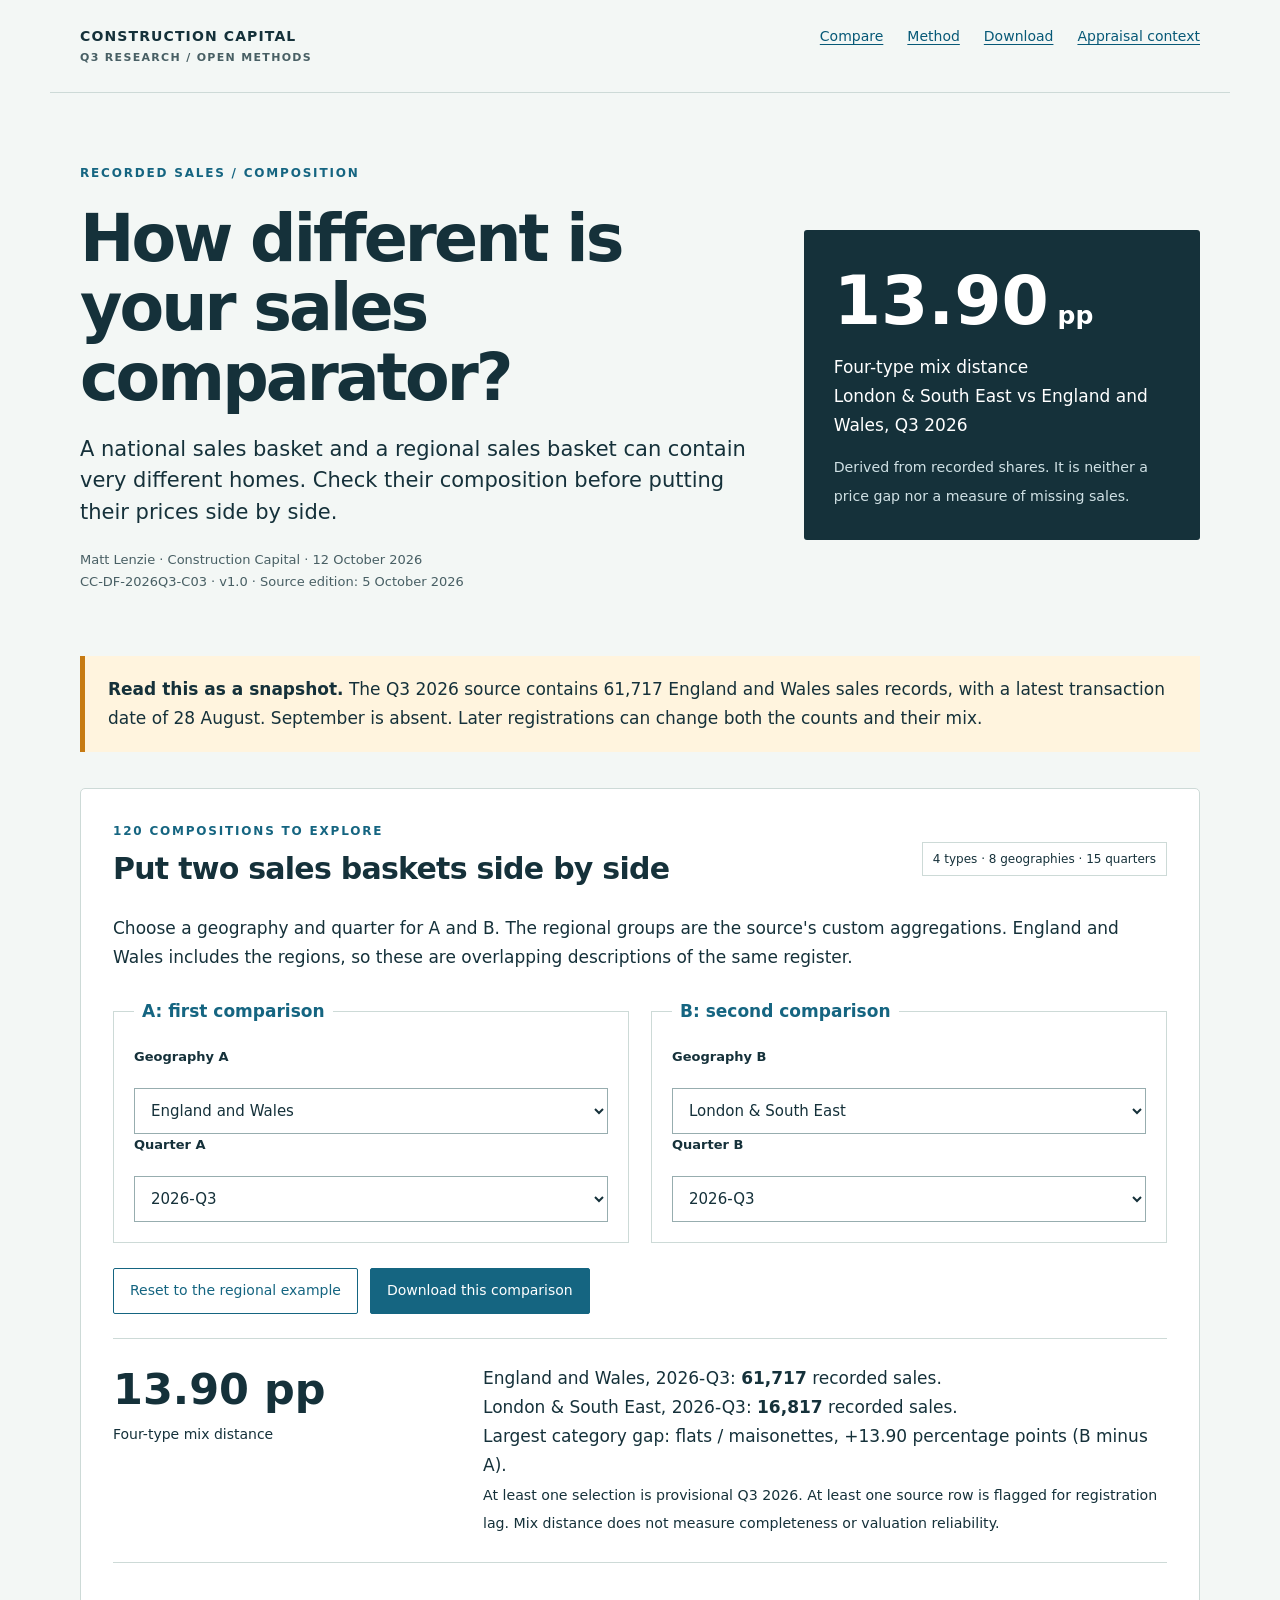
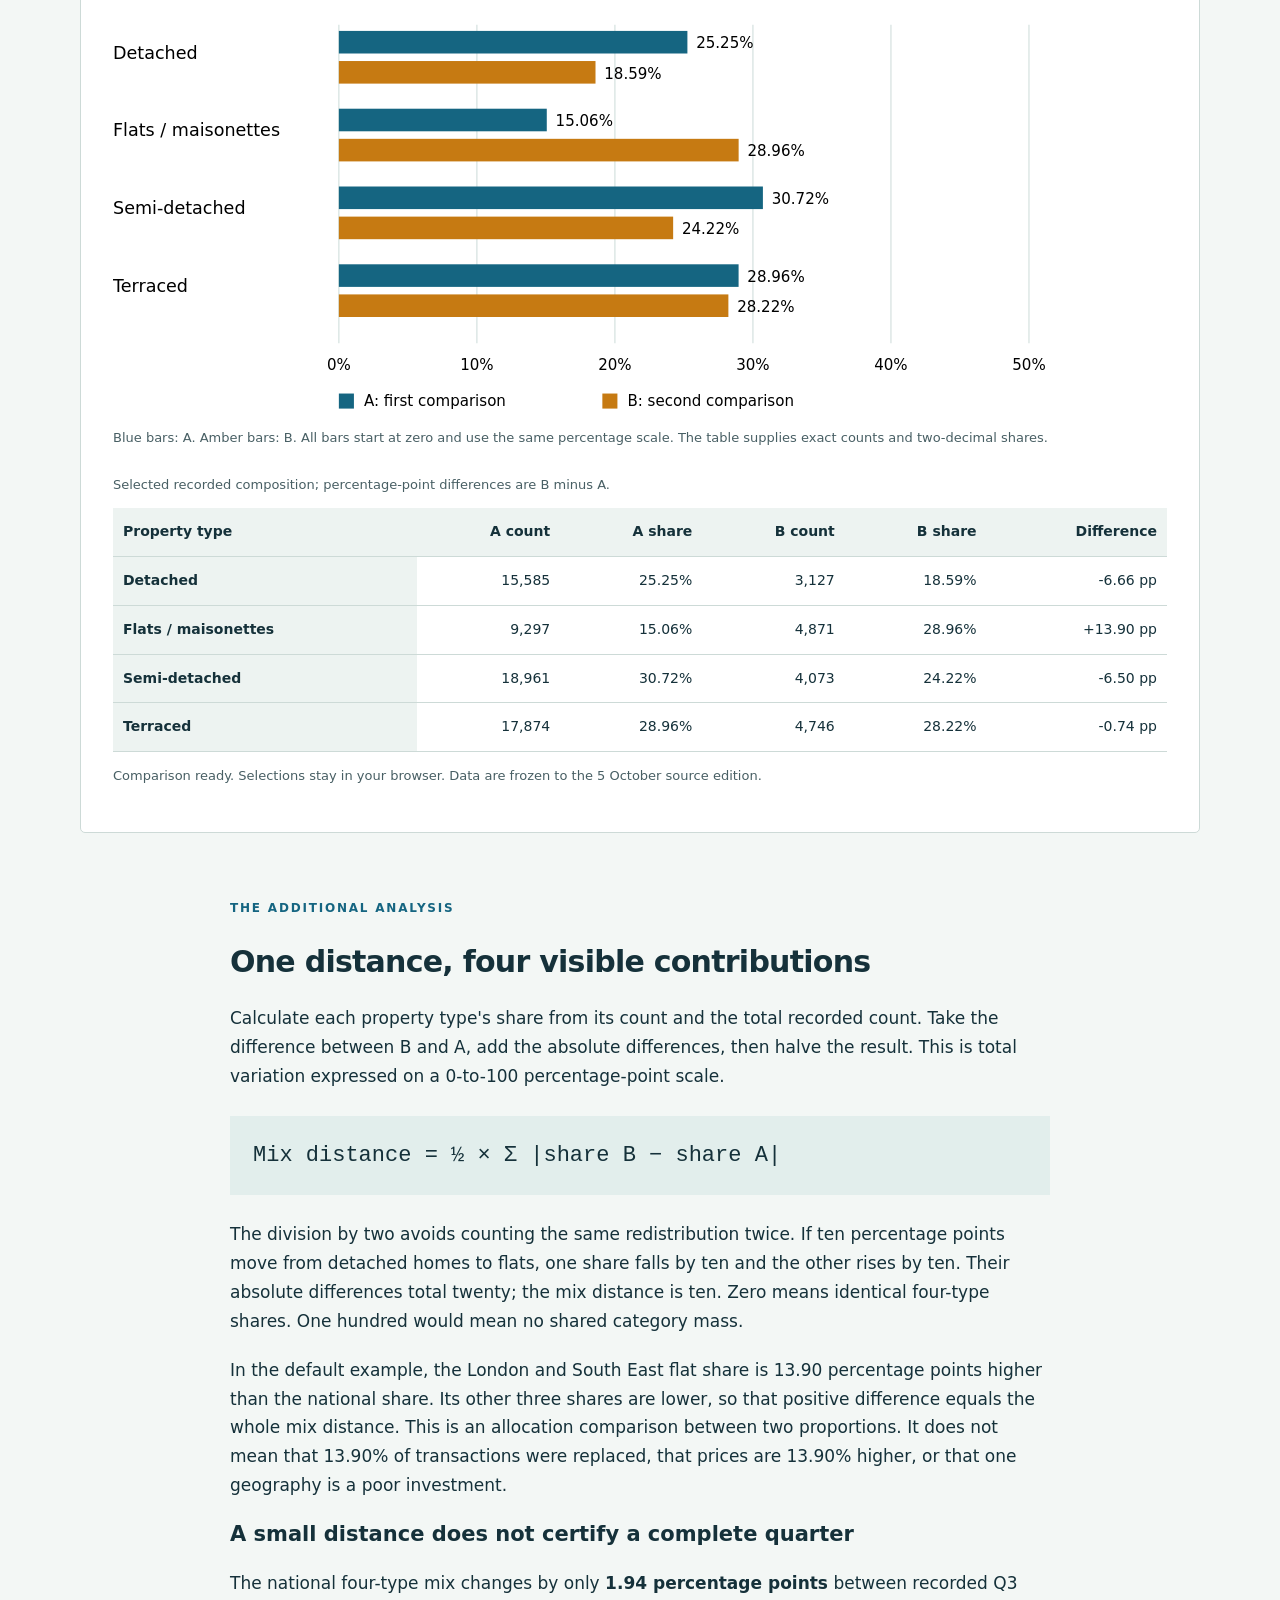
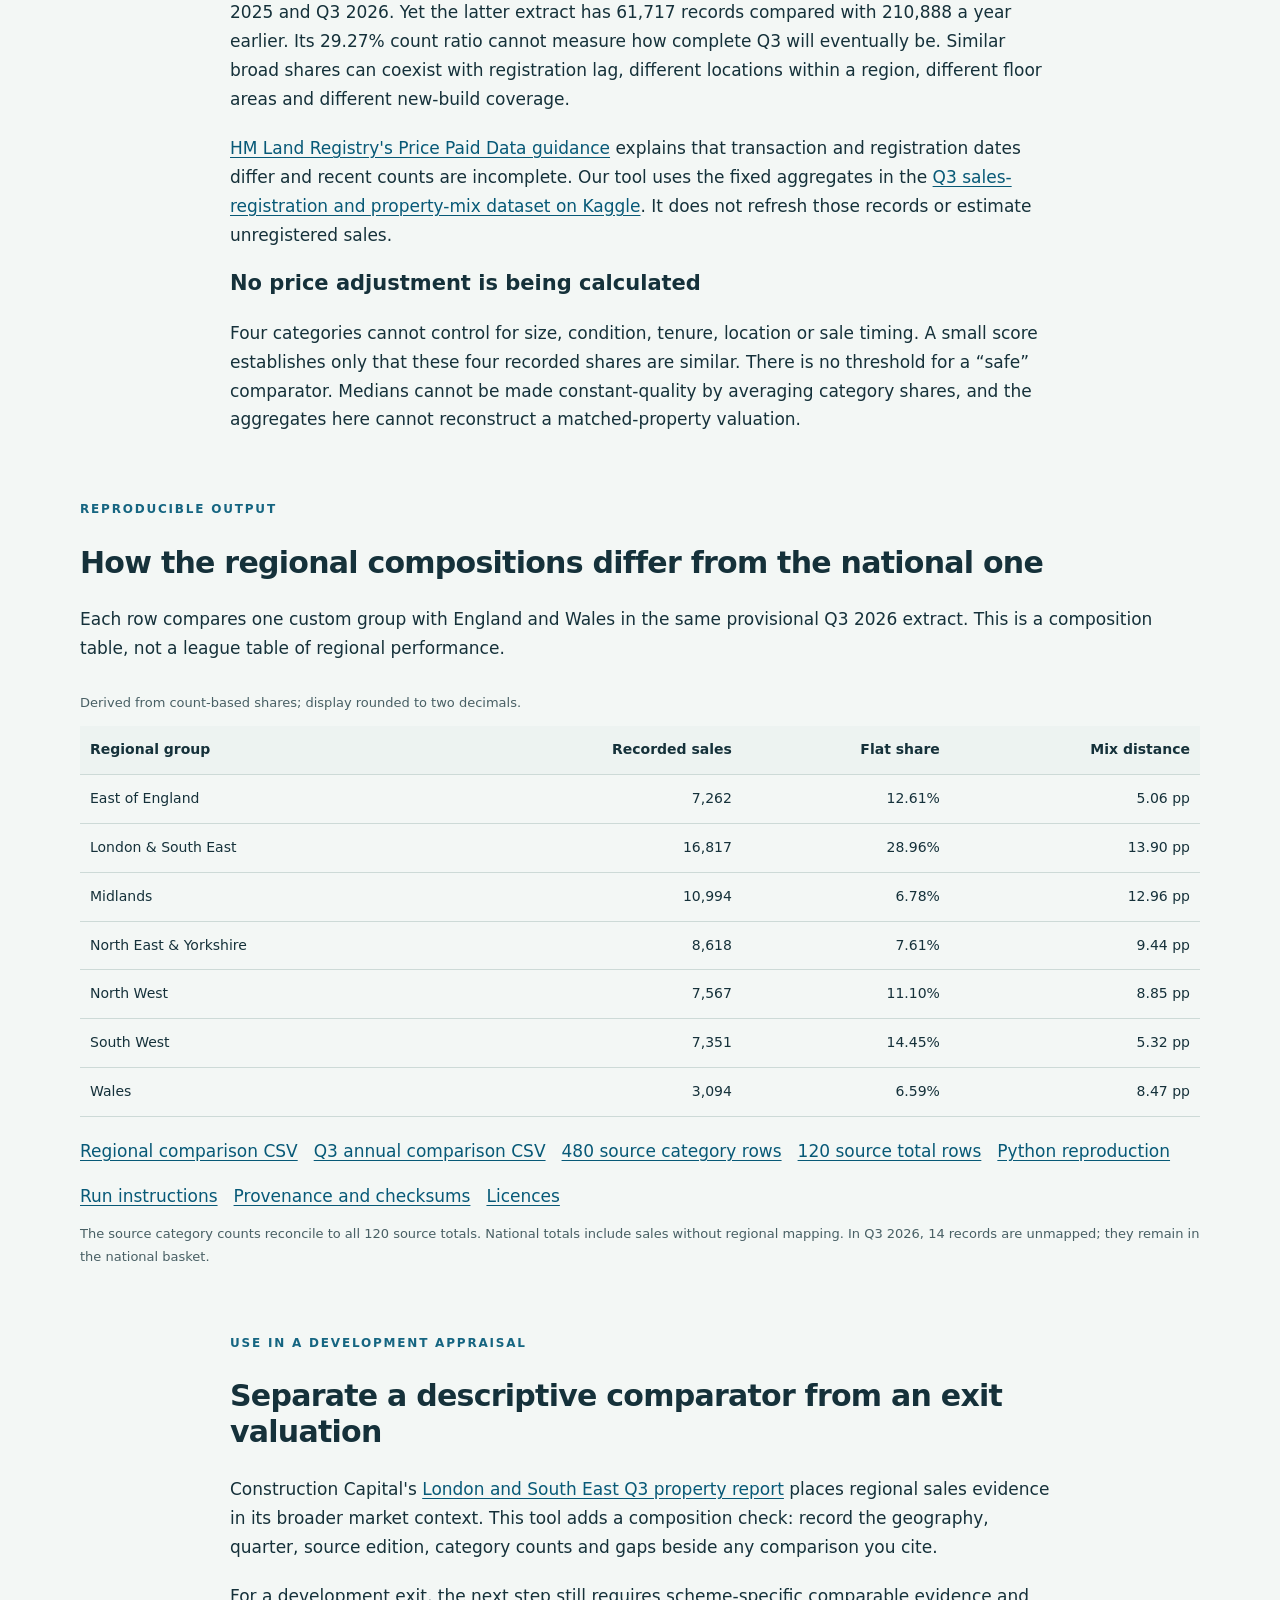
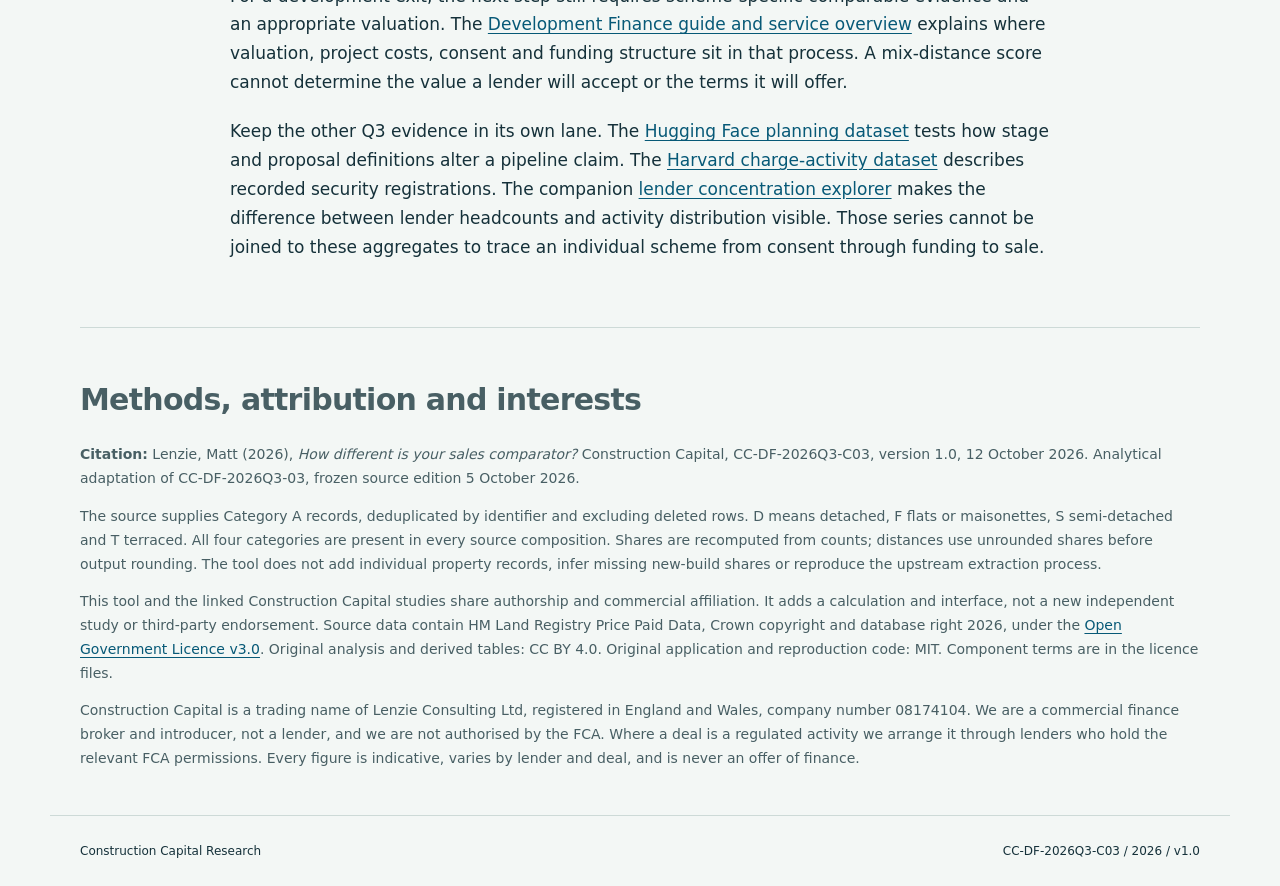
==== index.html @ c2c65c91 "Publish reproducible Q3 recorded-sales composition tool" ====
<!doctype html><html lang="en-GB"><head><meta charset="utf-8"><meta name="viewport" content="width=device-width,initial-scale=1"><title>How different is your sales comparator? | Construction Capital Q3 research</title><meta name="description" content="Compare recorded property-type mix across eight geographies and 15 quarters. A reproducible Q3 2026 research tool with source counts, mix distances and Development Finance context."><meta property="og:title" content="How different is your sales comparator?"><meta property="og:description" content="A property-type mix comparison tool for reading Q3 sales evidence."><meta property="og:type" content="article"><meta name="robots" content="noindex"><link rel="stylesheet" href="style.css"><script src="app.js" defer></script></head><body><a class="skip" href="#main">Skip to analysis</a><header><div class="brand">CONSTRUCTION CAPITAL<span>Q3 RESEARCH / OPEN METHODS</span></div><nav aria-label="Sections"><a href="#compare">Compare</a><a href="#method">Method</a><a href="#data">Download</a><a href="#appraisal">Appraisal context</a></nav></header><main id="main">
<section class="hero"><div><div class="kicker">RECORDED SALES / COMPOSITION</div><h1>How different is your sales comparator?</h1><p class="standfirst">A national sales basket and a regional sales basket can contain very different homes. Check their composition before putting their prices side by side.</p><p class="meta">Matt Lenzie · Construction Capital · 12 October 2026<br>CC-DF-2026Q3-C03 · v1.0 · Source edition: 5 October 2026</p></div><aside class="hero-stat"><strong>13.90<span style="font-size:25px"> pp</span></strong><p>Four-type mix distance<br>London &amp; South East vs England and Wales, Q3 2026</p><p><small>Derived from recorded shares. It is neither a price gap nor a measure of missing sales.</small></p></aside></section>
<div class="notice"><strong>Read this as a snapshot.</strong> The Q3 2026 source contains 61,717 England and Wales sales records, with a latest transaction date of 28 August. September is absent. Later registrations can change both the counts and their mix.</div>
<section id="compare" class="tool"><div class="section-title"><div><div class="kicker">120 COMPOSITIONS TO EXPLORE</div><h2>Put two sales baskets side by side</h2></div><span class="tag">4 types · 8 geographies · 15 quarters</span></div><p>Choose a geography and quarter for A and B. The regional groups are the source's custom aggregations. England and Wales includes the regions, so these are overlapping descriptions of the same register.</p><div class="controls"><fieldset><legend>A: first comparison</legend><label for="geo-a">Geography A</label><select id="geo-a"><option value="England and Wales" selected>England and Wales</option><option value="East of England">East of England</option><option value="London &amp; South East">London &amp; South East</option><option value="Midlands">Midlands</option><option value="North East &amp; Yorkshire">North East &amp; Yorkshire</option><option value="North West">North West</option><option value="South West">South West</option><option value="Wales">Wales</option></select><label for="quarter-a">Quarter A</label><select id="quarter-a"><option value="2023-Q1">2023-Q1</option><option value="2023-Q2">2023-Q2</option><option value="2023-Q3">2023-Q3</option><option value="2023-Q4">2023-Q4</option><option value="2024-Q1">2024-Q1</option><option value="2024-Q2">2024-Q2</option><option value="2024-Q3">2024-Q3</option><option value="2024-Q4">2024-Q4</option><option value="2025-Q1">2025-Q1</option><option value="2025-Q2">2025-Q2</option><option value="2025-Q3">2025-Q3</option><option value="2025-Q4">2025-Q4</option><option value="2026-Q1">2026-Q1</option><option value="2026-Q2">2026-Q2</option><option value="2026-Q3" selected>2026-Q3</option></select></fieldset><fieldset><legend>B: second comparison</legend><label for="geo-b">Geography B</label><select id="geo-b"><option value="England and Wales">England and Wales</option><option value="East of England">East of England</option><option value="London &amp; South East" selected>London &amp; South East</option><option value="Midlands">Midlands</option><option value="North East &amp; Yorkshire">North East &amp; Yorkshire</option><option value="North West">North West</option><option value="South West">South West</option><option value="Wales">Wales</option></select><label for="quarter-b">Quarter B</label><select id="quarter-b"><option value="2023-Q1">2023-Q1</option><option value="2023-Q2">2023-Q2</option><option value="2023-Q3">2023-Q3</option><option value="2023-Q4">2023-Q4</option><option value="2024-Q1">2024-Q1</option><option value="2024-Q2">2024-Q2</option><option value="2024-Q3">2024-Q3</option><option value="2024-Q4">2024-Q4</option><option value="2025-Q1">2025-Q1</option><option value="2025-Q2">2025-Q2</option><option value="2025-Q3">2025-Q3</option><option value="2025-Q4">2025-Q4</option><option value="2026-Q1">2026-Q1</option><option value="2026-Q2">2026-Q2</option><option value="2026-Q3" selected>2026-Q3</option></select></fieldset></div><div class="actions"><button type="button" id="reset" class="secondary">Reset to the regional example</button><button type="button" id="download" disabled>Download this comparison</button></div><div id="answer" class="answer" aria-live="polite"><div class="score">13.90 pp<span>Four-type mix distance</span></div><p>England and Wales, Q3 2026: <strong>61,717</strong> recorded sales.<br>London &amp; South East, Q3 2026: <strong>16,817</strong> recorded sales.<br>Flats / maisonettes: 15.06% versus 28.96%. Q3 2026 remains provisional.</p></div><div id="chart" class="chart"></div><p class="caption">Blue bars: A. Amber bars: B. All bars start at zero and use the same percentage scale. The table supplies exact counts and two-decimal shares.</p><div class="table-wrap" tabindex="0" role="region" aria-label="Selected comparison table, scroll horizontally"><table><caption>Selected recorded composition; percentage-point differences are B minus A.</caption><thead><tr><th scope="col">Property type</th><th scope="col">A count</th><th scope="col">A share</th><th scope="col">B count</th><th scope="col">B share</th><th scope="col">Difference</th></tr></thead><tbody id="comparison-body"><tr><th scope="row">Detached</th><td>15,585</td><td>25.25%</td><td>3,127</td><td>18.59%</td><td>-6.66 pp</td></tr><tr><th scope="row">Flats / maisonettes</th><td>9,297</td><td>15.06%</td><td>4,871</td><td>28.96%</td><td>+13.90 pp</td></tr><tr><th scope="row">Semi-detached</th><td>18,961</td><td>30.72%</td><td>4,073</td><td>24.22%</td><td>-6.50 pp</td></tr><tr><th scope="row">Terraced</th><td>17,874</td><td>28.96%</td><td>4,746</td><td>28.22%</td><td>-0.74 pp</td></tr></tbody></table></div><p id="load-status" class="caption">All source and summary data are available below.</p><noscript><p>JavaScript enables the selectors. The default comparison, full method, summary tables and source downloads remain readable without it.</p></noscript></section>
<section class="essay" id="method"><div class="kicker">THE ADDITIONAL ANALYSIS</div><h2>One distance, four visible contributions</h2><p>Calculate each property type's share from its count and the total recorded count. Take the difference between B and A, add the absolute differences, then halve the result. This is total variation expressed on a 0-to-100 percentage-point scale.</p><div class="formula">Mix distance = ½ × Σ |share B − share A|</div><p>The division by two avoids counting the same redistribution twice. If ten percentage points move from detached homes to flats, one share falls by ten and the other rises by ten. Their absolute differences total twenty; the mix distance is ten. Zero means identical four-type shares. One hundred would mean no shared category mass.</p><p>In the default example, the London and South East flat share is 13.90 percentage points higher than the national share. Its other three shares are lower, so that positive difference equals the whole mix distance. This is an allocation comparison between two proportions. It does not mean that 13.90% of transactions were replaced, that prices are 13.90% higher, or that one geography is a poor investment.</p><h3>A small distance does not certify a complete quarter</h3><p>The national four-type mix changes by only <strong>1.94 percentage points</strong> between recorded Q3 2025 and Q3 2026. Yet the latter extract has 61,717 records compared with 210,888 a year earlier. Its 29.27% count ratio cannot measure how complete Q3 will eventually be. Similar broad shares can coexist with registration lag, different locations within a region, different floor areas and different new-build coverage.</p><p><a href="https://www.gov.uk/guidance/about-the-price-paid-data">HM Land Registry's Price Paid Data guidance</a> explains that transaction and registration dates differ and recent counts are incomplete. Our tool uses the fixed aggregates in the <a href="https://www.kaggle.com/datasets/constructioncapital/q3-2026-housing-sales-registration-lag-and-mix">Q3 sales-registration and property-mix dataset on Kaggle</a>. It does not refresh those records or estimate unregistered sales.</p><h3>No price adjustment is being calculated</h3><p>Four categories cannot control for size, condition, tenure, location or sale timing. A small score establishes only that these four recorded shares are similar. There is no threshold for a “safe” comparator. Medians cannot be made constant-quality by averaging category shares, and the aggregates here cannot reconstruct a matched-property valuation.</p></section>
<section class="wide" id="data"><div class="kicker">REPRODUCIBLE OUTPUT</div><h2>How the regional compositions differ from the national one</h2><p>Each row compares one custom group with England and Wales in the same provisional Q3 2026 extract. This is a composition table, not a league table of regional performance.</p><div class="table-wrap" tabindex="0" role="region" aria-label="Regional distances table"><table><caption>Derived from count-based shares; display rounded to two decimals.</caption><thead><tr><th scope="col">Regional group</th><th scope="col">Recorded sales</th><th scope="col">Flat share</th><th scope="col">Mix distance</th></tr></thead><tbody><tr><td>East of England</td><td>7,262</td><td>12.61%</td><td>5.06 pp</td></tr><tr><td>London &amp; South East</td><td>16,817</td><td>28.96%</td><td>13.90 pp</td></tr><tr><td>Midlands</td><td>10,994</td><td>6.78%</td><td>12.96 pp</td></tr><tr><td>North East &amp; Yorkshire</td><td>8,618</td><td>7.61%</td><td>9.44 pp</td></tr><tr><td>North West</td><td>7,567</td><td>11.10%</td><td>8.85 pp</td></tr><tr><td>South West</td><td>7,351</td><td>14.45%</td><td>5.32 pp</td></tr><tr><td>Wales</td><td>3,094</td><td>6.59%</td><td>8.47 pp</td></tr></tbody></table></div><div class="downloads"><a href="regional_mix_distances.csv" download>Regional comparison CSV</a><a href="annual_mix_distances.csv" download>Q3 annual comparison CSV</a><a href="property_mix.csv" download>480 source category rows</a><a href="recorded_sales.csv" download>120 source total rows</a><a href="reproduce.py" download>Python reproduction</a><a href="README.md">Run instructions</a><a href="source_manifest.json">Provenance and checksums</a><a href="LICENSE.txt">Licences</a></div><p class="caption">The source category counts reconcile to all 120 source totals. National totals include sales without regional mapping. In Q3 2026, 14 records are unmapped; they remain in the national basket.</p></section>
<section class="essay" id="appraisal"><div class="kicker">USE IN A DEVELOPMENT APPRAISAL</div><h2>Separate a descriptive comparator from an exit valuation</h2><p>Construction Capital's <a href="https://constructioncapital.co.uk/market-reports/london-and-south-east-market-overview-q3-2026-review">London and South East Q3 property report</a> places regional sales evidence in its broader market context. This tool adds a composition check: record the geography, quarter, source edition, category counts and gaps beside any comparison you cite.</p><p>For a development exit, the next step still requires scheme-specific comparable evidence and an appropriate valuation. The <a href="https://constructioncapital.co.uk/services/development-finance/">Development Finance guide and service overview</a> explains where valuation, project costs, consent and funding structure sit in that process. A mix-distance score cannot determine the value a lender will accept or the terms it will offer.</p><p>Keep the other Q3 evidence in its own lane. The <a href="https://huggingface.co/datasets/constructioncapital/q3-2026-planning-pipeline-definition-sensitivity">Hugging Face planning dataset</a> tests how stage and proposal definitions alter a pipeline claim. The <a href="https://doi.org/10.7910/DVN/EK56EQ">Harvard charge-activity dataset</a> describes recorded security registrations. The companion <a href="https://cc-q3-lender-concentration.matt-lenzie.workers.dev/">lender concentration explorer</a> makes the difference between lender headcounts and activity distribution visible. Those series cannot be joined to these aggregates to trace an individual scheme from consent through funding to sale.</p></section>
<section class="notes"><h2>Methods, attribution and interests</h2><p><strong>Citation:</strong> Lenzie, Matt (2026), <cite>How different is your sales comparator?</cite> Construction Capital, CC-DF-2026Q3-C03, version 1.0, 12 October 2026. Analytical adaptation of CC-DF-2026Q3-03, frozen source edition 5 October 2026.</p><p>The source supplies Category A records, deduplicated by identifier and excluding deleted rows. D means detached, F flats or maisonettes, S semi-detached and T terraced. All four categories are present in every source composition. Shares are recomputed from counts; distances use unrounded shares before output rounding. The tool does not add individual property records, infer missing new-build shares or reproduce the upstream extraction process.</p><p>This tool and the linked Construction Capital studies share authorship and commercial affiliation. It adds a calculation and interface, not a new independent study or third-party endorsement. Source data contain HM Land Registry Price Paid Data, Crown copyright and database right 2026, under the <a href="https://www.nationalarchives.gov.uk/doc/open-government-licence/version/3/">Open Government Licence v3.0</a>. Original analysis and derived tables: CC BY 4.0. Original application and reproduction code: MIT. Component terms are in the licence files. </p><p>Construction Capital is a trading name of Lenzie Consulting Ltd, registered in England and Wales, company number 08174104. We are a commercial finance broker and introducer, not a lender, and we are not authorised by the FCA. Where a deal is a regulated activity we arrange it through lenders who hold the relevant FCA permissions. Every figure is indicative, varies by lender and deal, and is never an offer of finance.</p></section></main><footer>Construction Capital Research<span>CC-DF-2026Q3-C03 / 2026 / v1.0</span></footer></body></html>
---- style.css ----
:root{--ink:#15313a;--muted:#485f64;--paper:#f3f7f5;--blue:#156581;--amber:#c67a12;--line:#cddad7}*{box-sizing:border-box}html{scroll-behavior:smooth}body{margin:0;background:var(--paper);color:var(--ink);font:17px/1.7 system-ui,-apple-system,sans-serif}a{color:#075977;text-underline-offset:.2em}a:hover{color:#9a5000}a:focus-visible,button:focus-visible,select:focus-visible{outline:3px solid var(--amber);outline-offset:4px}.skip{position:absolute;left:-10000px}.skip:focus{left:1rem;top:1rem;background:white;padding:1rem;z-index:5}header,main,footer{max-width:1180px;margin:auto}header{display:flex;justify-content:space-between;gap:2rem;padding:25px 30px;border-bottom:1px solid var(--line)}.brand{font-size:14px;font-weight:800;letter-spacing:.08em}.brand span{display:block;font-size:11px;letter-spacing:.12em;color:var(--muted)}nav{display:flex;gap:24px;font-size:14px}main{padding:0 30px}.hero{padding:70px 0 50px;display:grid;grid-template-columns:1.7fr 1fr;gap:50px;align-items:center}.kicker{text-transform:uppercase;font-size:12px;font-weight:750;letter-spacing:.15em;color:var(--blue)}h1{font-size:clamp(40px,5.3vw,65px);line-height:1.07;letter-spacing:-.045em;margin:20px 0}h2{font-size:30px;line-height:1.2;letter-spacing:-.025em}h3{font-size:21px;line-height:1.3}.standfirst{font-size:21px;line-height:1.5;max-width:720px}.meta,.caption{font-size:13px;color:var(--muted)}.hero-stat{background:var(--ink);color:white;padding:30px;border-radius:3px}.hero-stat strong{font-size:68px;font-weight:600;line-height:1.2}.hero-stat p{margin:12px 0 0}.hero-stat small{color:#d0e1e5}.notice{padding:19px 23px;border-left:5px solid var(--amber);background:#fff4de;margin:0 0 36px}.tool{padding:32px;background:white;border:1px solid var(--line);border-radius:5px}.section-title{display:flex;gap:20px;justify-content:space-between;align-items:center}.section-title h2{margin:10px 0}.tag{font-size:12px;white-space:nowrap;border:1px solid var(--line);padding:6px 10px}.controls{display:grid;grid-template-columns:1fr 1fr;gap:22px;margin:25px 0}fieldset{border:1px solid var(--line);padding:20px;margin:0;min-width:0}legend{font-weight:750;padding:0 8px;color:var(--blue)}label{display:block;font-size:13px;font-weight:600;margin-bottom:15px}select{font:inherit;font-size:15px;width:100%;padding:12px;border:1px solid #97adaf;background:white;color:var(--ink);margin-top:5px}button,.button{font:inherit;font-size:14px;padding:10px 16px;border:1px solid var(--blue);background:var(--blue);color:white;border-radius:2px;cursor:pointer;text-decoration:none;display:inline-block}button.secondary{background:white;color:var(--blue)}button:disabled{opacity:.5;cursor:default}.actions{display:flex;flex-wrap:wrap;gap:12px}.answer{display:grid;grid-template-columns:1fr 2fr;gap:28px;padding:25px 0;border-top:1px solid var(--line);border-bottom:1px solid var(--line);margin:24px 0}.score{font-size:43px;font-weight:700;line-height:1.2}.score span{font-size:14px;font-weight:500;display:block;margin-top:10px}.answer p{margin:0}.chart{overflow-x:auto}.chart svg{width:100%;min-width:590px;display:block}.table-wrap{overflow:auto}table{width:100%;border-collapse:collapse;font-size:14px}caption{text-align:left;color:var(--muted);font-size:13px;padding:12px 0}th,td{text-align:right;padding:12px 10px;border-bottom:1px solid var(--line);white-space:nowrap}th:first-child,td:first-child{text-align:left}th{font-weight:650;background:#edf3f1}.essay{max-width:820px;margin:65px auto}.essay p{margin:20px 0}.formula{font:22px/1.5 ui-monospace,monospace;padding:23px;background:#e2eeec;margin:25px 0}.wide{margin:65px 0}.downloads{display:flex;gap:16px;flex-wrap:wrap;margin-top:20px}.notes{border-top:1px solid var(--line);padding:30px 0;font-size:14px;color:var(--muted)}footer{padding:25px 30px;font-size:12px;border-top:1px solid var(--line);display:flex;justify-content:space-between}footer span{margin-left:20px}@media(max-width:700px){body{font-size:16px}header{display:block;padding:20px}nav{margin-top:18px;gap:18px;flex-wrap:wrap}main{padding:0 18px}.hero{grid-template-columns:1fr;padding:35px 0;gap:20px}.hero-stat strong{font-size:50px}.hero-stat{padding:20px}.controls,.answer{grid-template-columns:1fr}.tool{padding:20px 15px}.section-title{display:block}.tag{display:inline-block}.essay,.wide{margin:42px auto}.formula{font-size:17px;padding:17px}.chart{margin:0 -3px}footer{display:block}.score{font-size:37px}}
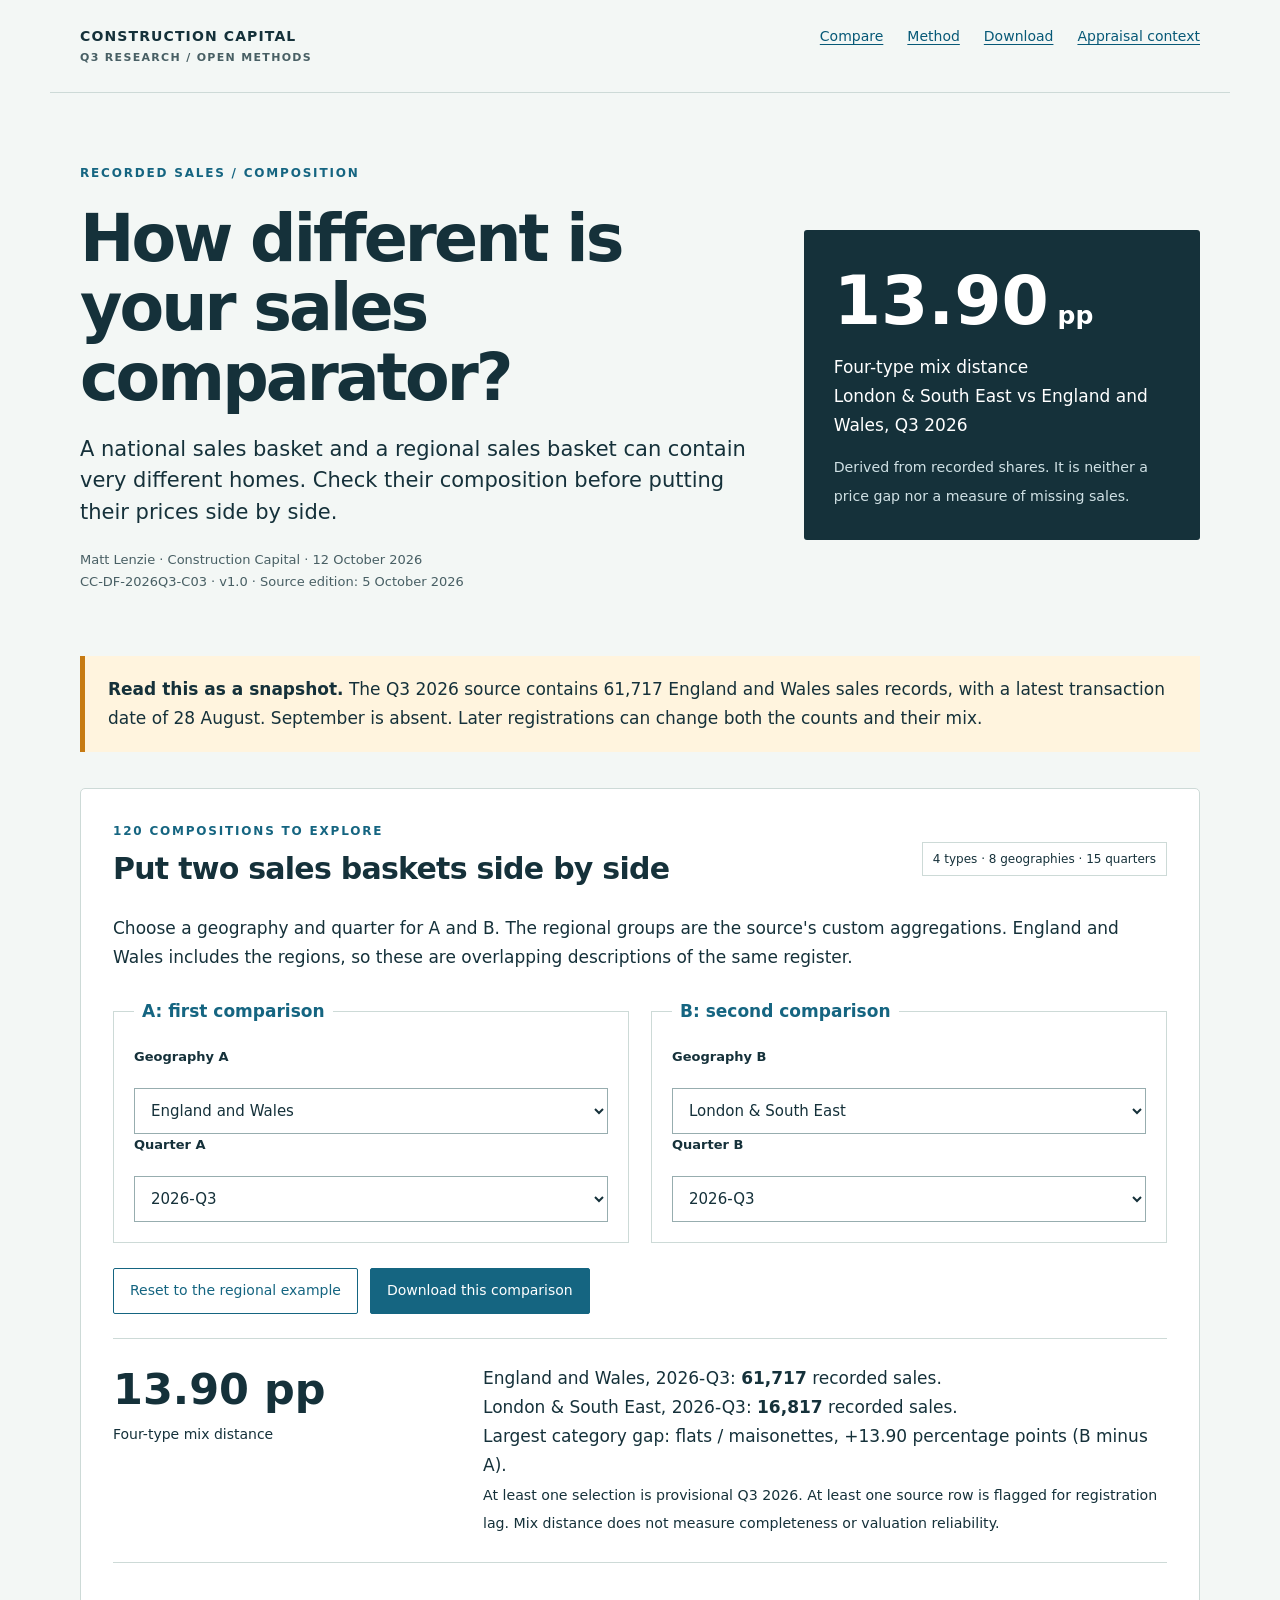
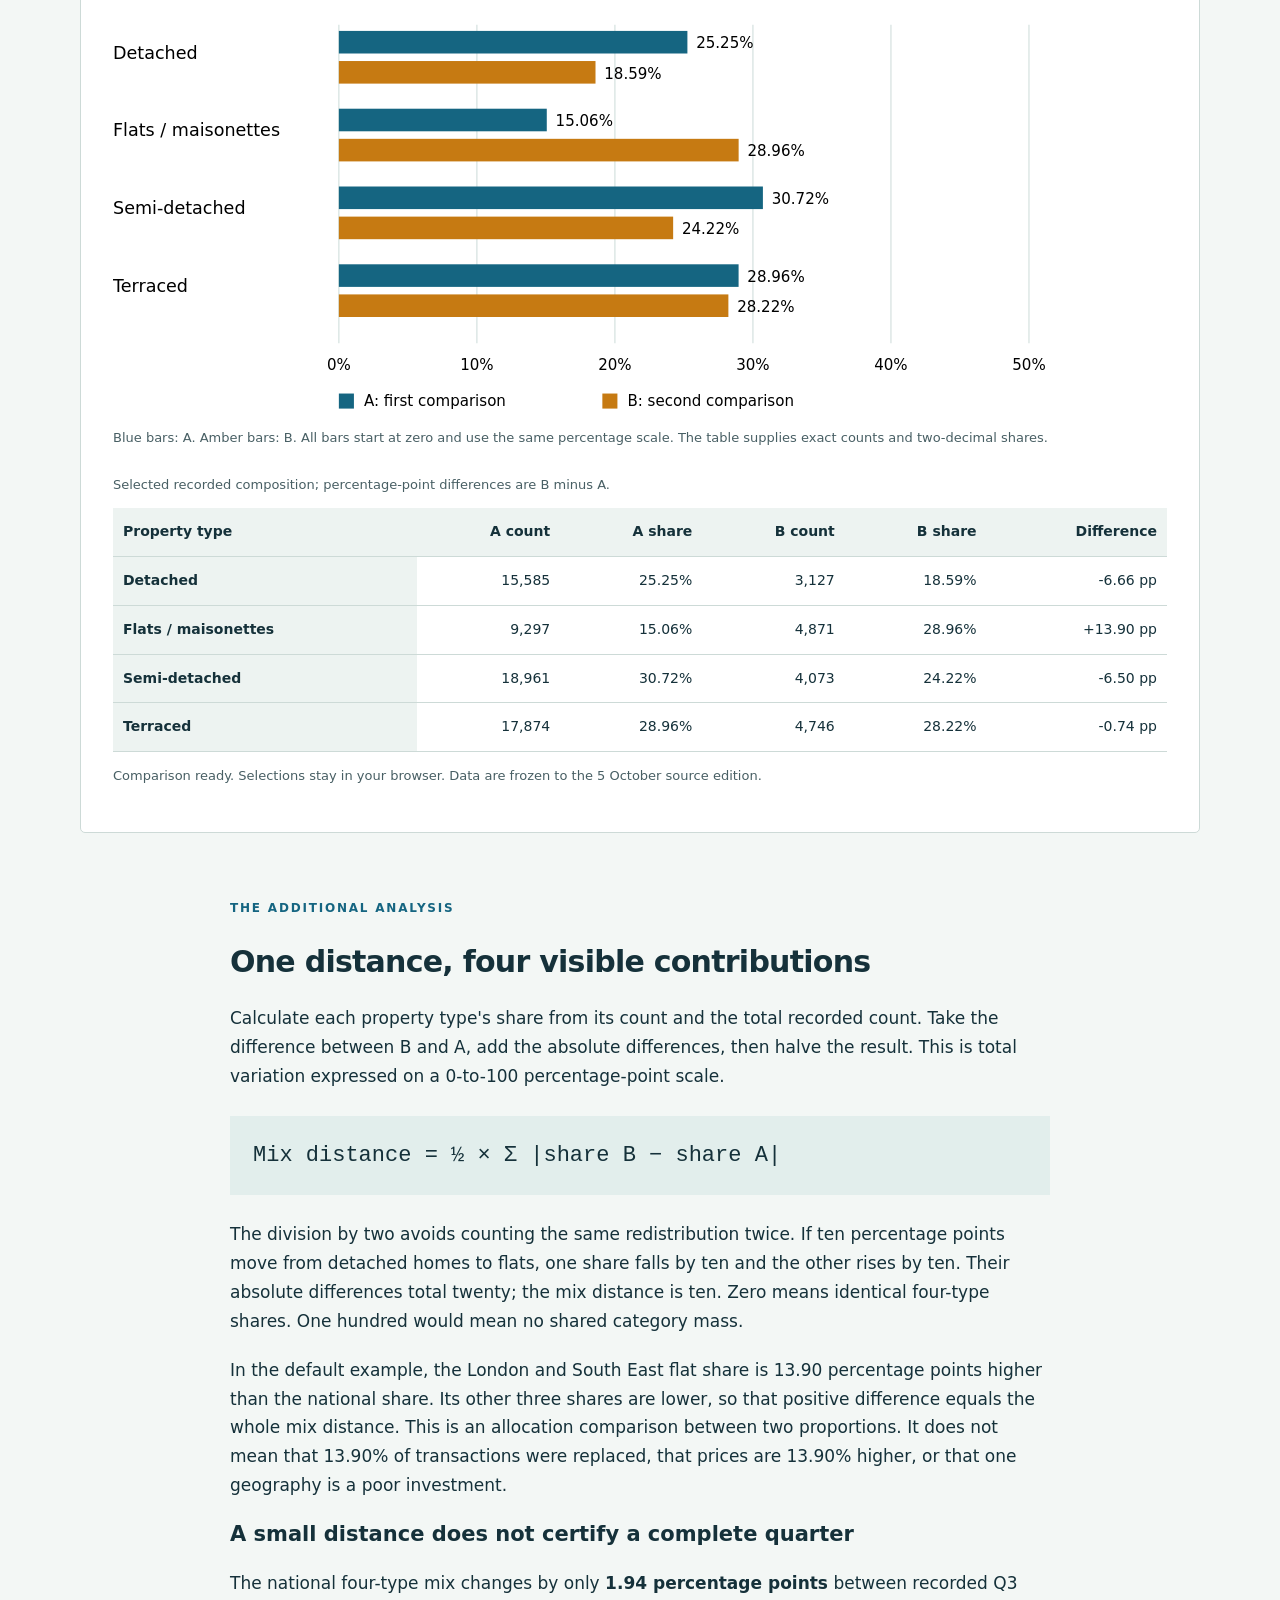
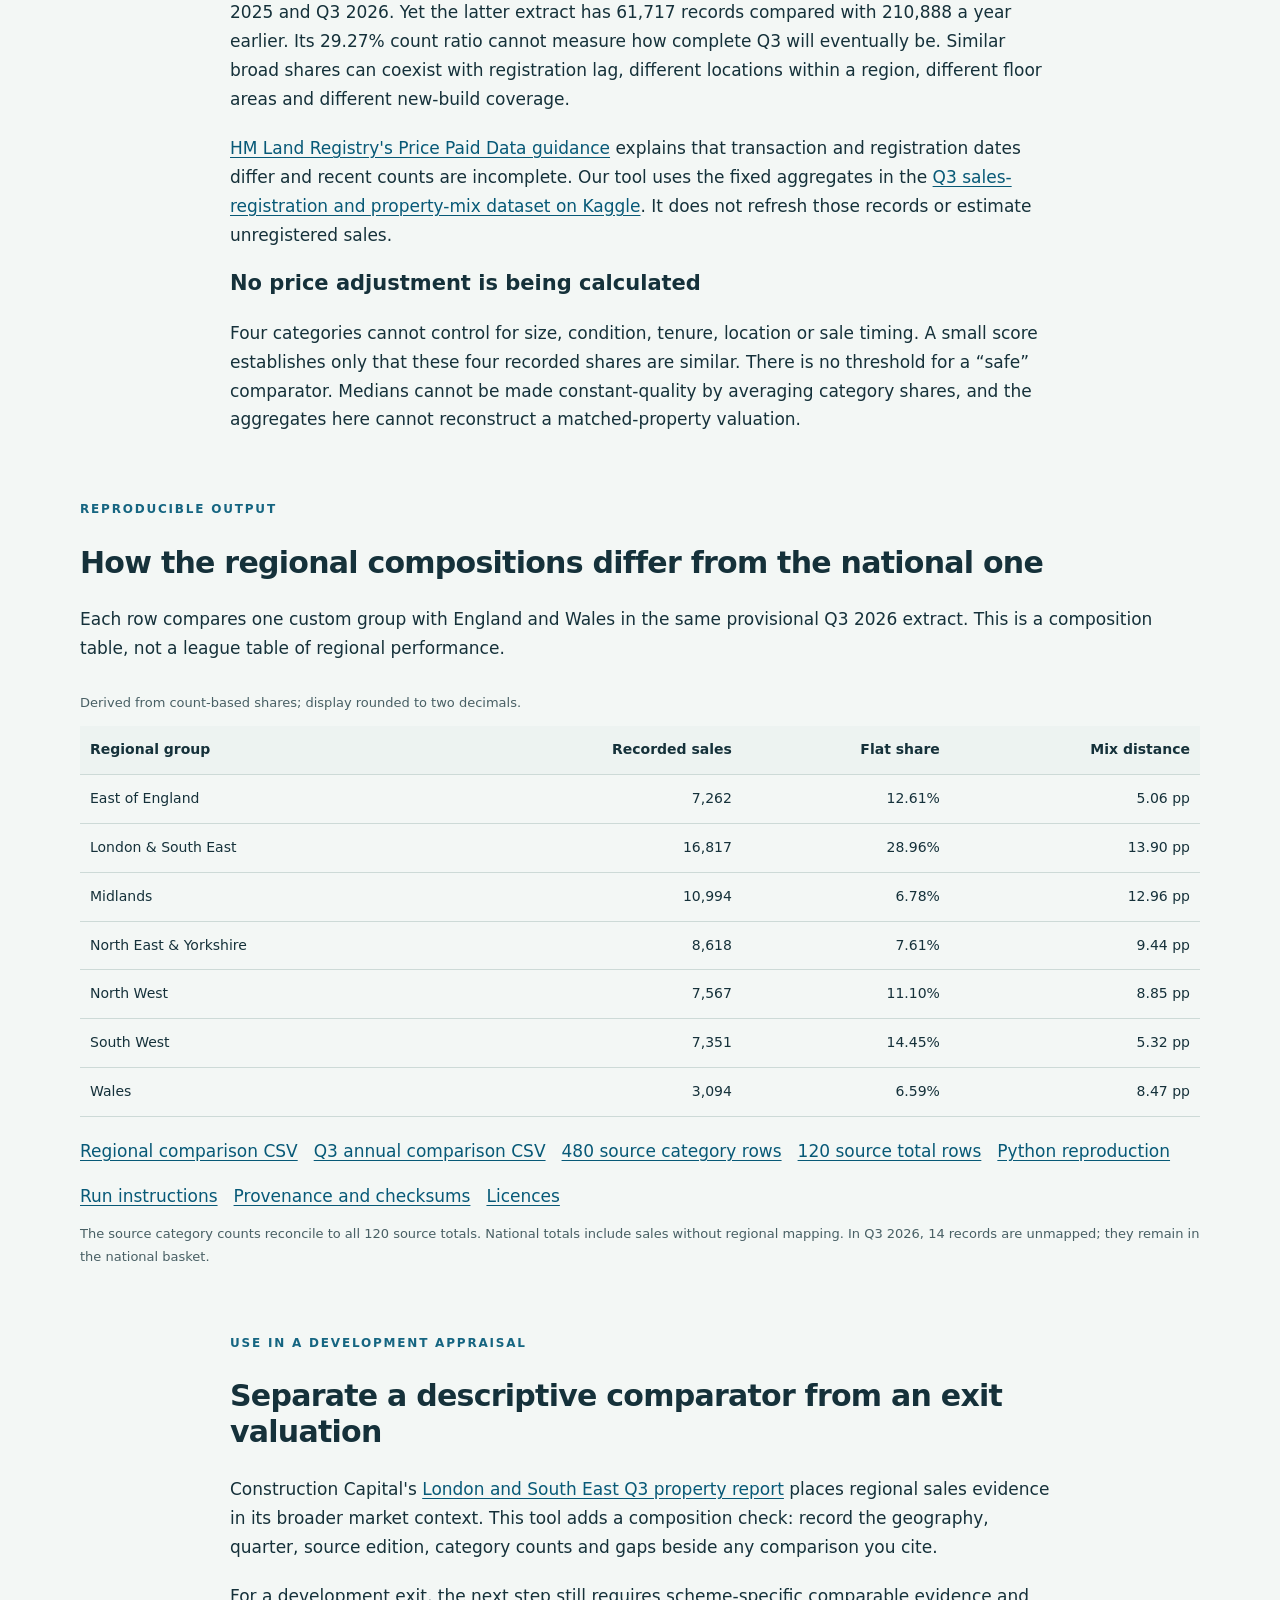
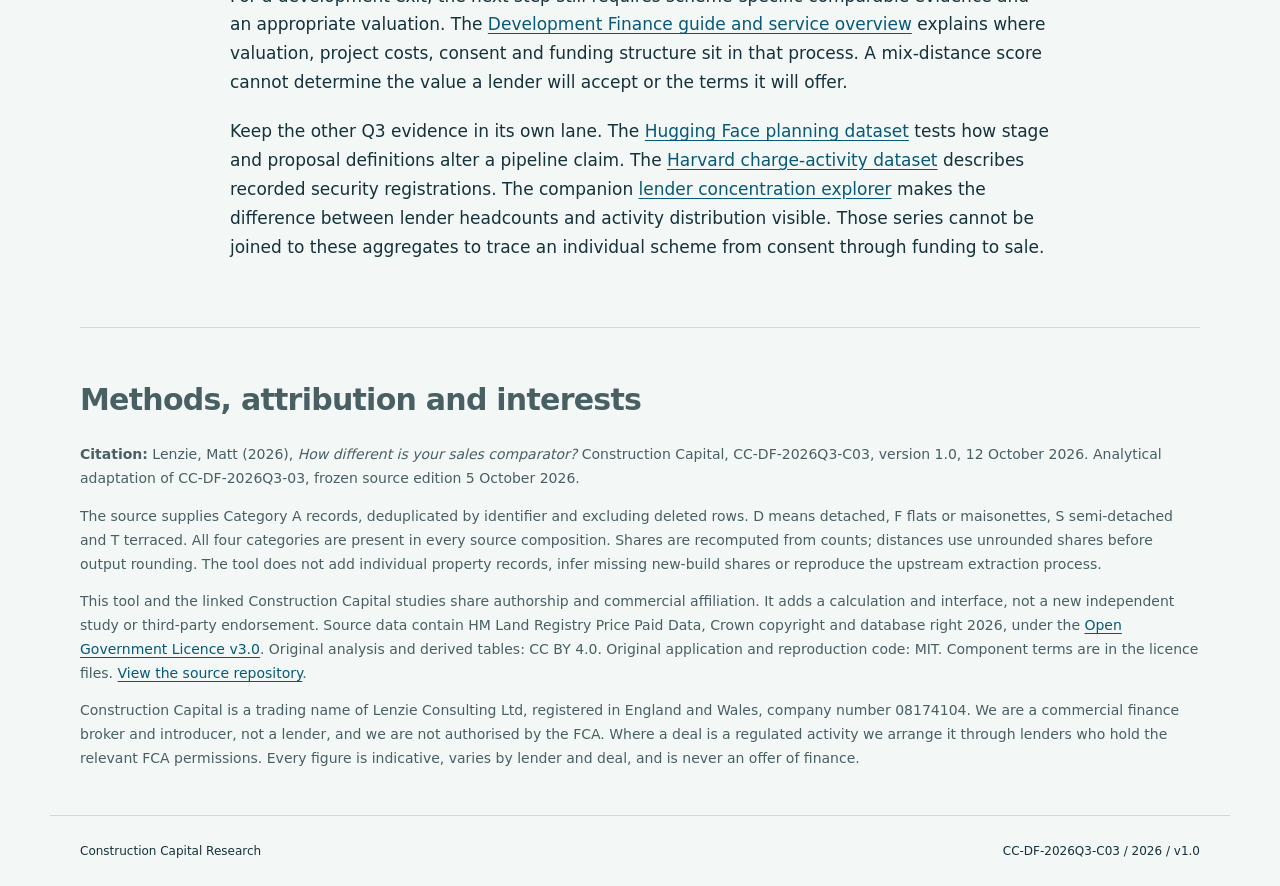
==== commit b82a7300: "Set verified Pages canonical and repository reference" ====
--- a/index.html
+++ b/index.html
@@ -1,8 +1,8 @@
-<!doctype html><html lang="en-GB"><head><meta charset="utf-8"><meta name="viewport" content="width=device-width,initial-scale=1"><title>How different is your sales comparator? | Construction Capital Q3 research</title><meta name="description" content="Compare recorded property-type mix across eight geographies and 15 quarters. A reproducible Q3 2026 research tool with source counts, mix distances and Development Finance context."><meta property="og:title" content="How different is your sales comparator?"><meta property="og:description" content="A property-type mix comparison tool for reading Q3 sales evidence."><meta property="og:type" content="article"><meta name="robots" content="noindex"><link rel="stylesheet" href="style.css"><script src="app.js" defer></script></head><body><a class="skip" href="#main">Skip to analysis</a><header><div class="brand">CONSTRUCTION CAPITAL<span>Q3 RESEARCH / OPEN METHODS</span></div><nav aria-label="Sections"><a href="#compare">Compare</a><a href="#method">Method</a><a href="#data">Download</a><a href="#appraisal">Appraisal context</a></nav></header><main id="main">
+<!doctype html><html lang="en-GB"><head><meta charset="utf-8"><meta name="viewport" content="width=device-width,initial-scale=1"><title>How different is your sales comparator? | Construction Capital Q3 research</title><meta name="description" content="Compare recorded property-type mix across eight geographies and 15 quarters. A reproducible Q3 2026 research tool with source counts, mix distances and Development Finance context."><meta property="og:title" content="How different is your sales comparator?"><meta property="og:description" content="A property-type mix comparison tool for reading Q3 sales evidence."><meta property="og:type" content="article"><link rel="canonical" href="https://mattylll.github.io/cc-q3-2026-sales-mix/"><meta property="og:url" content="https://mattylll.github.io/cc-q3-2026-sales-mix/"><link rel="stylesheet" href="style.css"><script src="app.js" defer></script></head><body><a class="skip" href="#main">Skip to analysis</a><header><div class="brand">CONSTRUCTION CAPITAL<span>Q3 RESEARCH / OPEN METHODS</span></div><nav aria-label="Sections"><a href="#compare">Compare</a><a href="#method">Method</a><a href="#data">Download</a><a href="#appraisal">Appraisal context</a></nav></header><main id="main">
 <section class="hero"><div><div class="kicker">RECORDED SALES / COMPOSITION</div><h1>How different is your sales comparator?</h1><p class="standfirst">A national sales basket and a regional sales basket can contain very different homes. Check their composition before putting their prices side by side.</p><p class="meta">Matt Lenzie · Construction Capital · 12 October 2026<br>CC-DF-2026Q3-C03 · v1.0 · Source edition: 5 October 2026</p></div><aside class="hero-stat"><strong>13.90<span style="font-size:25px"> pp</span></strong><p>Four-type mix distance<br>London &amp; South East vs England and Wales, Q3 2026</p><p><small>Derived from recorded shares. It is neither a price gap nor a measure of missing sales.</small></p></aside></section>
 <div class="notice"><strong>Read this as a snapshot.</strong> The Q3 2026 source contains 61,717 England and Wales sales records, with a latest transaction date of 28 August. September is absent. Later registrations can change both the counts and their mix.</div>
 <section id="compare" class="tool"><div class="section-title"><div><div class="kicker">120 COMPOSITIONS TO EXPLORE</div><h2>Put two sales baskets side by side</h2></div><span class="tag">4 types · 8 geographies · 15 quarters</span></div><p>Choose a geography and quarter for A and B. The regional groups are the source's custom aggregations. England and Wales includes the regions, so these are overlapping descriptions of the same register.</p><div class="controls"><fieldset><legend>A: first comparison</legend><label for="geo-a">Geography A</label><select id="geo-a"><option value="England and Wales" selected>England and Wales</option><option value="East of England">East of England</option><option value="London &amp; South East">London &amp; South East</option><option value="Midlands">Midlands</option><option value="North East &amp; Yorkshire">North East &amp; Yorkshire</option><option value="North West">North West</option><option value="South West">South West</option><option value="Wales">Wales</option></select><label for="quarter-a">Quarter A</label><select id="quarter-a"><option value="2023-Q1">2023-Q1</option><option value="2023-Q2">2023-Q2</option><option value="2023-Q3">2023-Q3</option><option value="2023-Q4">2023-Q4</option><option value="2024-Q1">2024-Q1</option><option value="2024-Q2">2024-Q2</option><option value="2024-Q3">2024-Q3</option><option value="2024-Q4">2024-Q4</option><option value="2025-Q1">2025-Q1</option><option value="2025-Q2">2025-Q2</option><option value="2025-Q3">2025-Q3</option><option value="2025-Q4">2025-Q4</option><option value="2026-Q1">2026-Q1</option><option value="2026-Q2">2026-Q2</option><option value="2026-Q3" selected>2026-Q3</option></select></fieldset><fieldset><legend>B: second comparison</legend><label for="geo-b">Geography B</label><select id="geo-b"><option value="England and Wales">England and Wales</option><option value="East of England">East of England</option><option value="London &amp; South East" selected>London &amp; South East</option><option value="Midlands">Midlands</option><option value="North East &amp; Yorkshire">North East &amp; Yorkshire</option><option value="North West">North West</option><option value="South West">South West</option><option value="Wales">Wales</option></select><label for="quarter-b">Quarter B</label><select id="quarter-b"><option value="2023-Q1">2023-Q1</option><option value="2023-Q2">2023-Q2</option><option value="2023-Q3">2023-Q3</option><option value="2023-Q4">2023-Q4</option><option value="2024-Q1">2024-Q1</option><option value="2024-Q2">2024-Q2</option><option value="2024-Q3">2024-Q3</option><option value="2024-Q4">2024-Q4</option><option value="2025-Q1">2025-Q1</option><option value="2025-Q2">2025-Q2</option><option value="2025-Q3">2025-Q3</option><option value="2025-Q4">2025-Q4</option><option value="2026-Q1">2026-Q1</option><option value="2026-Q2">2026-Q2</option><option value="2026-Q3" selected>2026-Q3</option></select></fieldset></div><div class="actions"><button type="button" id="reset" class="secondary">Reset to the regional example</button><button type="button" id="download" disabled>Download this comparison</button></div><div id="answer" class="answer" aria-live="polite"><div class="score">13.90 pp<span>Four-type mix distance</span></div><p>England and Wales, Q3 2026: <strong>61,717</strong> recorded sales.<br>London &amp; South East, Q3 2026: <strong>16,817</strong> recorded sales.<br>Flats / maisonettes: 15.06% versus 28.96%. Q3 2026 remains provisional.</p></div><div id="chart" class="chart"></div><p class="caption">Blue bars: A. Amber bars: B. All bars start at zero and use the same percentage scale. The table supplies exact counts and two-decimal shares.</p><div class="table-wrap" tabindex="0" role="region" aria-label="Selected comparison table, scroll horizontally"><table><caption>Selected recorded composition; percentage-point differences are B minus A.</caption><thead><tr><th scope="col">Property type</th><th scope="col">A count</th><th scope="col">A share</th><th scope="col">B count</th><th scope="col">B share</th><th scope="col">Difference</th></tr></thead><tbody id="comparison-body"><tr><th scope="row">Detached</th><td>15,585</td><td>25.25%</td><td>3,127</td><td>18.59%</td><td>-6.66 pp</td></tr><tr><th scope="row">Flats / maisonettes</th><td>9,297</td><td>15.06%</td><td>4,871</td><td>28.96%</td><td>+13.90 pp</td></tr><tr><th scope="row">Semi-detached</th><td>18,961</td><td>30.72%</td><td>4,073</td><td>24.22%</td><td>-6.50 pp</td></tr><tr><th scope="row">Terraced</th><td>17,874</td><td>28.96%</td><td>4,746</td><td>28.22%</td><td>-0.74 pp</td></tr></tbody></table></div><p id="load-status" class="caption">All source and summary data are available below.</p><noscript><p>JavaScript enables the selectors. The default comparison, full method, summary tables and source downloads remain readable without it.</p></noscript></section>
 <section class="essay" id="method"><div class="kicker">THE ADDITIONAL ANALYSIS</div><h2>One distance, four visible contributions</h2><p>Calculate each property type's share from its count and the total recorded count. Take the difference between B and A, add the absolute differences, then halve the result. This is total variation expressed on a 0-to-100 percentage-point scale.</p><div class="formula">Mix distance = ½ × Σ |share B − share A|</div><p>The division by two avoids counting the same redistribution twice. If ten percentage points move from detached homes to flats, one share falls by ten and the other rises by ten. Their absolute differences total twenty; the mix distance is ten. Zero means identical four-type shares. One hundred would mean no shared category mass.</p><p>In the default example, the London and South East flat share is 13.90 percentage points higher than the national share. Its other three shares are lower, so that positive difference equals the whole mix distance. This is an allocation comparison between two proportions. It does not mean that 13.90% of transactions were replaced, that prices are 13.90% higher, or that one geography is a poor investment.</p><h3>A small distance does not certify a complete quarter</h3><p>The national four-type mix changes by only <strong>1.94 percentage points</strong> between recorded Q3 2025 and Q3 2026. Yet the latter extract has 61,717 records compared with 210,888 a year earlier. Its 29.27% count ratio cannot measure how complete Q3 will eventually be. Similar broad shares can coexist with registration lag, different locations within a region, different floor areas and different new-build coverage.</p><p><a href="https://www.gov.uk/guidance/about-the-price-paid-data">HM Land Registry's Price Paid Data guidance</a> explains that transaction and registration dates differ and recent counts are incomplete. Our tool uses the fixed aggregates in the <a href="https://www.kaggle.com/datasets/constructioncapital/q3-2026-housing-sales-registration-lag-and-mix">Q3 sales-registration and property-mix dataset on Kaggle</a>. It does not refresh those records or estimate unregistered sales.</p><h3>No price adjustment is being calculated</h3><p>Four categories cannot control for size, condition, tenure, location or sale timing. A small score establishes only that these four recorded shares are similar. There is no threshold for a “safe” comparator. Medians cannot be made constant-quality by averaging category shares, and the aggregates here cannot reconstruct a matched-property valuation.</p></section>
 <section class="wide" id="data"><div class="kicker">REPRODUCIBLE OUTPUT</div><h2>How the regional compositions differ from the national one</h2><p>Each row compares one custom group with England and Wales in the same provisional Q3 2026 extract. This is a composition table, not a league table of regional performance.</p><div class="table-wrap" tabindex="0" role="region" aria-label="Regional distances table"><table><caption>Derived from count-based shares; display rounded to two decimals.</caption><thead><tr><th scope="col">Regional group</th><th scope="col">Recorded sales</th><th scope="col">Flat share</th><th scope="col">Mix distance</th></tr></thead><tbody><tr><td>East of England</td><td>7,262</td><td>12.61%</td><td>5.06 pp</td></tr><tr><td>London &amp; South East</td><td>16,817</td><td>28.96%</td><td>13.90 pp</td></tr><tr><td>Midlands</td><td>10,994</td><td>6.78%</td><td>12.96 pp</td></tr><tr><td>North East &amp; Yorkshire</td><td>8,618</td><td>7.61%</td><td>9.44 pp</td></tr><tr><td>North West</td><td>7,567</td><td>11.10%</td><td>8.85 pp</td></tr><tr><td>South West</td><td>7,351</td><td>14.45%</td><td>5.32 pp</td></tr><tr><td>Wales</td><td>3,094</td><td>6.59%</td><td>8.47 pp</td></tr></tbody></table></div><div class="downloads"><a href="regional_mix_distances.csv" download>Regional comparison CSV</a><a href="annual_mix_distances.csv" download>Q3 annual comparison CSV</a><a href="property_mix.csv" download>480 source category rows</a><a href="recorded_sales.csv" download>120 source total rows</a><a href="reproduce.py" download>Python reproduction</a><a href="README.md">Run instructions</a><a href="source_manifest.json">Provenance and checksums</a><a href="LICENSE.txt">Licences</a></div><p class="caption">The source category counts reconcile to all 120 source totals. National totals include sales without regional mapping. In Q3 2026, 14 records are unmapped; they remain in the national basket.</p></section>
 <section class="essay" id="appraisal"><div class="kicker">USE IN A DEVELOPMENT APPRAISAL</div><h2>Separate a descriptive comparator from an exit valuation</h2><p>Construction Capital's <a href="https://constructioncapital.co.uk/market-reports/london-and-south-east-market-overview-q3-2026-review">London and South East Q3 property report</a> places regional sales evidence in its broader market context. This tool adds a composition check: record the geography, quarter, source edition, category counts and gaps beside any comparison you cite.</p><p>For a development exit, the next step still requires scheme-specific comparable evidence and an appropriate valuation. The <a href="https://constructioncapital.co.uk/services/development-finance/">Development Finance guide and service overview</a> explains where valuation, project costs, consent and funding structure sit in that process. A mix-distance score cannot determine the value a lender will accept or the terms it will offer.</p><p>Keep the other Q3 evidence in its own lane. The <a href="https://huggingface.co/datasets/constructioncapital/q3-2026-planning-pipeline-definition-sensitivity">Hugging Face planning dataset</a> tests how stage and proposal definitions alter a pipeline claim. The <a href="https://doi.org/10.7910/DVN/EK56EQ">Harvard charge-activity dataset</a> describes recorded security registrations. The companion <a href="https://cc-q3-lender-concentration.matt-lenzie.workers.dev/">lender concentration explorer</a> makes the difference between lender headcounts and activity distribution visible. Those series cannot be joined to these aggregates to trace an individual scheme from consent through funding to sale.</p></section>
-<section class="notes"><h2>Methods, attribution and interests</h2><p><strong>Citation:</strong> Lenzie, Matt (2026), <cite>How different is your sales comparator?</cite> Construction Capital, CC-DF-2026Q3-C03, version 1.0, 12 October 2026. Analytical adaptation of CC-DF-2026Q3-03, frozen source edition 5 October 2026.</p><p>The source supplies Category A records, deduplicated by identifier and excluding deleted rows. D means detached, F flats or maisonettes, S semi-detached and T terraced. All four categories are present in every source composition. Shares are recomputed from counts; distances use unrounded shares before output rounding. The tool does not add individual property records, infer missing new-build shares or reproduce the upstream extraction process.</p><p>This tool and the linked Construction Capital studies share authorship and commercial affiliation. It adds a calculation and interface, not a new independent study or third-party endorsement. Source data contain HM Land Registry Price Paid Data, Crown copyright and database right 2026, under the <a href="https://www.nationalarchives.gov.uk/doc/open-government-licence/version/3/">Open Government Licence v3.0</a>. Original analysis and derived tables: CC BY 4.0. Original application and reproduction code: MIT. Component terms are in the licence files. </p><p>Construction Capital is a trading name of Lenzie Consulting Ltd, registered in England and Wales, company number 08174104. We are a commercial finance broker and introducer, not a lender, and we are not authorised by the FCA. Where a deal is a regulated activity we arrange it through lenders who hold the relevant FCA permissions. Every figure is indicative, varies by lender and deal, and is never an offer of finance.</p></section></main><footer>Construction Capital Research<span>CC-DF-2026Q3-C03 / 2026 / v1.0</span></footer></body></html>
+<section class="notes"><h2>Methods, attribution and interests</h2><p><strong>Citation:</strong> Lenzie, Matt (2026), <cite>How different is your sales comparator?</cite> Construction Capital, CC-DF-2026Q3-C03, version 1.0, 12 October 2026. Analytical adaptation of CC-DF-2026Q3-03, frozen source edition 5 October 2026.</p><p>The source supplies Category A records, deduplicated by identifier and excluding deleted rows. D means detached, F flats or maisonettes, S semi-detached and T terraced. All four categories are present in every source composition. Shares are recomputed from counts; distances use unrounded shares before output rounding. The tool does not add individual property records, infer missing new-build shares or reproduce the upstream extraction process.</p><p>This tool and the linked Construction Capital studies share authorship and commercial affiliation. It adds a calculation and interface, not a new independent study or third-party endorsement. Source data contain HM Land Registry Price Paid Data, Crown copyright and database right 2026, under the <a href="https://www.nationalarchives.gov.uk/doc/open-government-licence/version/3/">Open Government Licence v3.0</a>. Original analysis and derived tables: CC BY 4.0. Original application and reproduction code: MIT. Component terms are in the licence files. <a href="https://github.com/mattylll/cc-q3-2026-sales-mix">View the source repository</a>.</p><p>Construction Capital is a trading name of Lenzie Consulting Ltd, registered in England and Wales, company number 08174104. We are a commercial finance broker and introducer, not a lender, and we are not authorised by the FCA. Where a deal is a regulated activity we arrange it through lenders who hold the relevant FCA permissions. Every figure is indicative, varies by lender and deal, and is never an offer of finance.</p></section></main><footer>Construction Capital Research<span>CC-DF-2026Q3-C03 / 2026 / v1.0</span></footer></body></html>
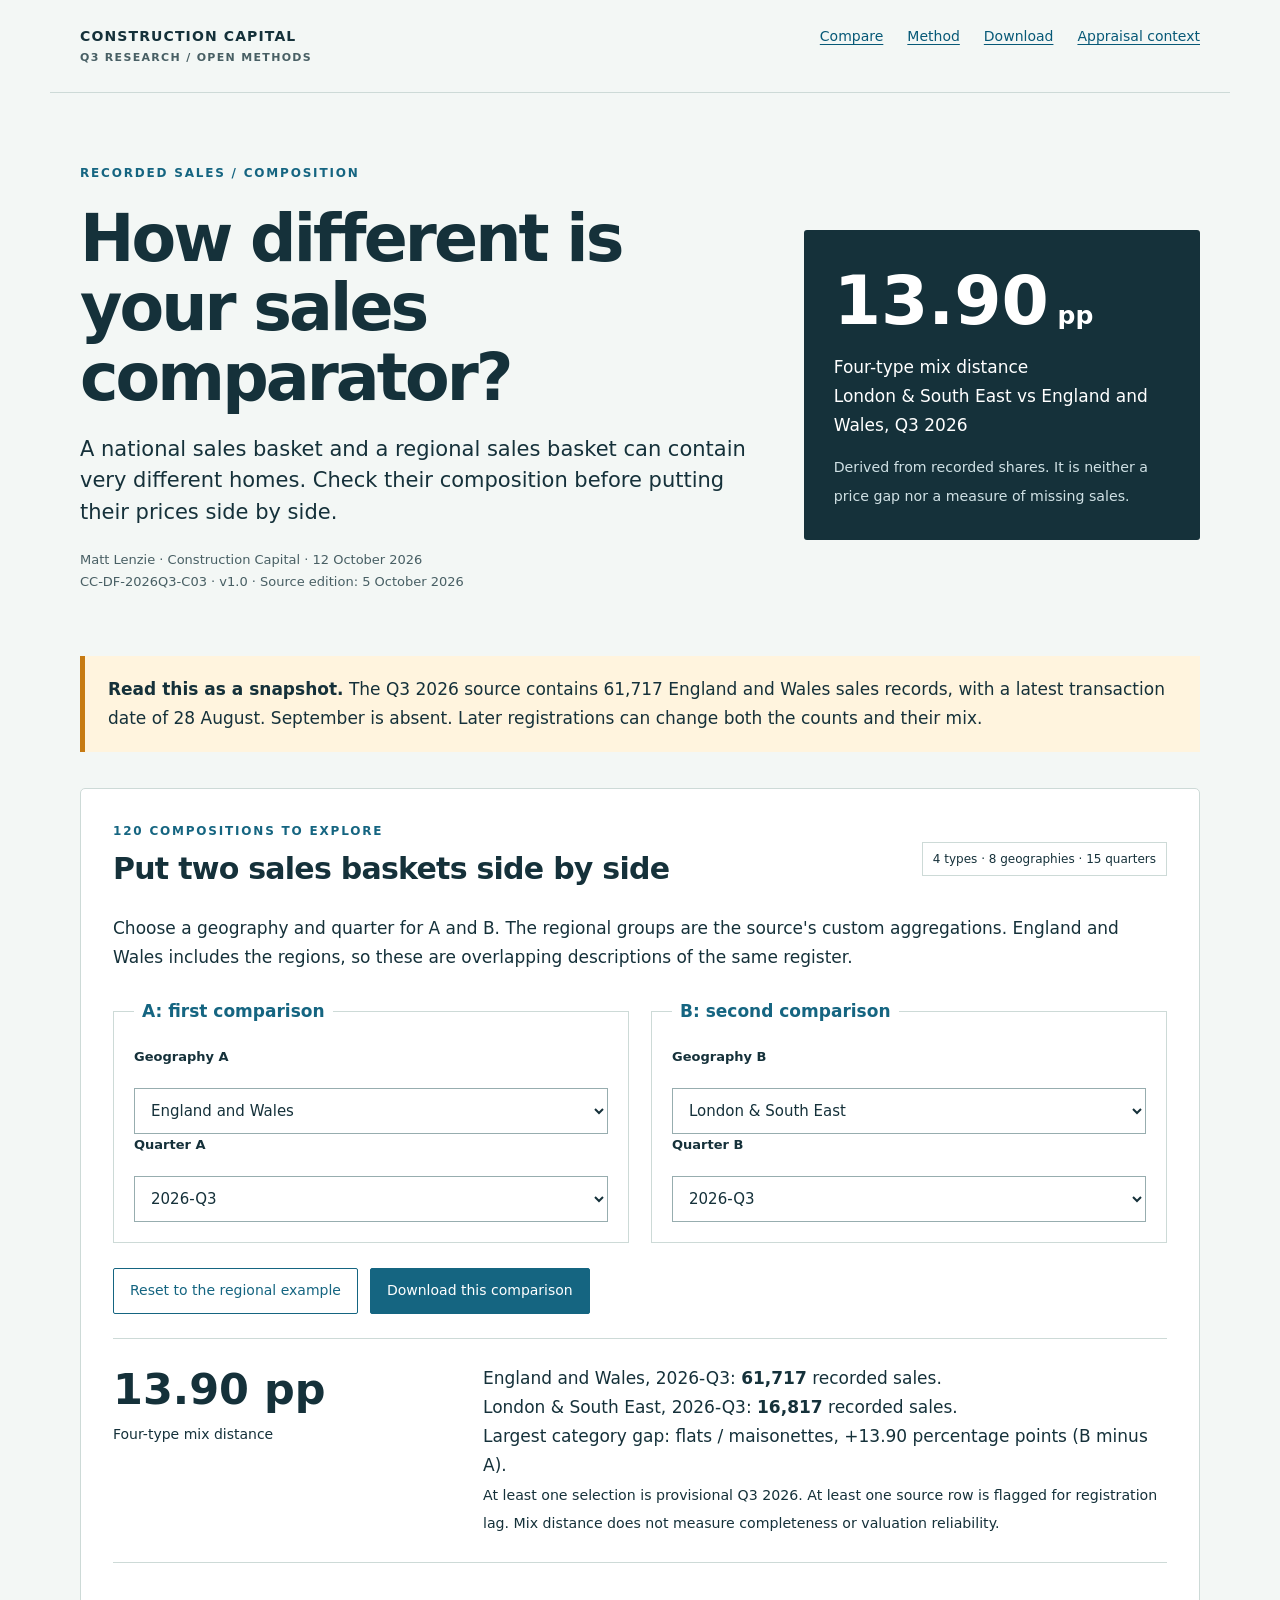
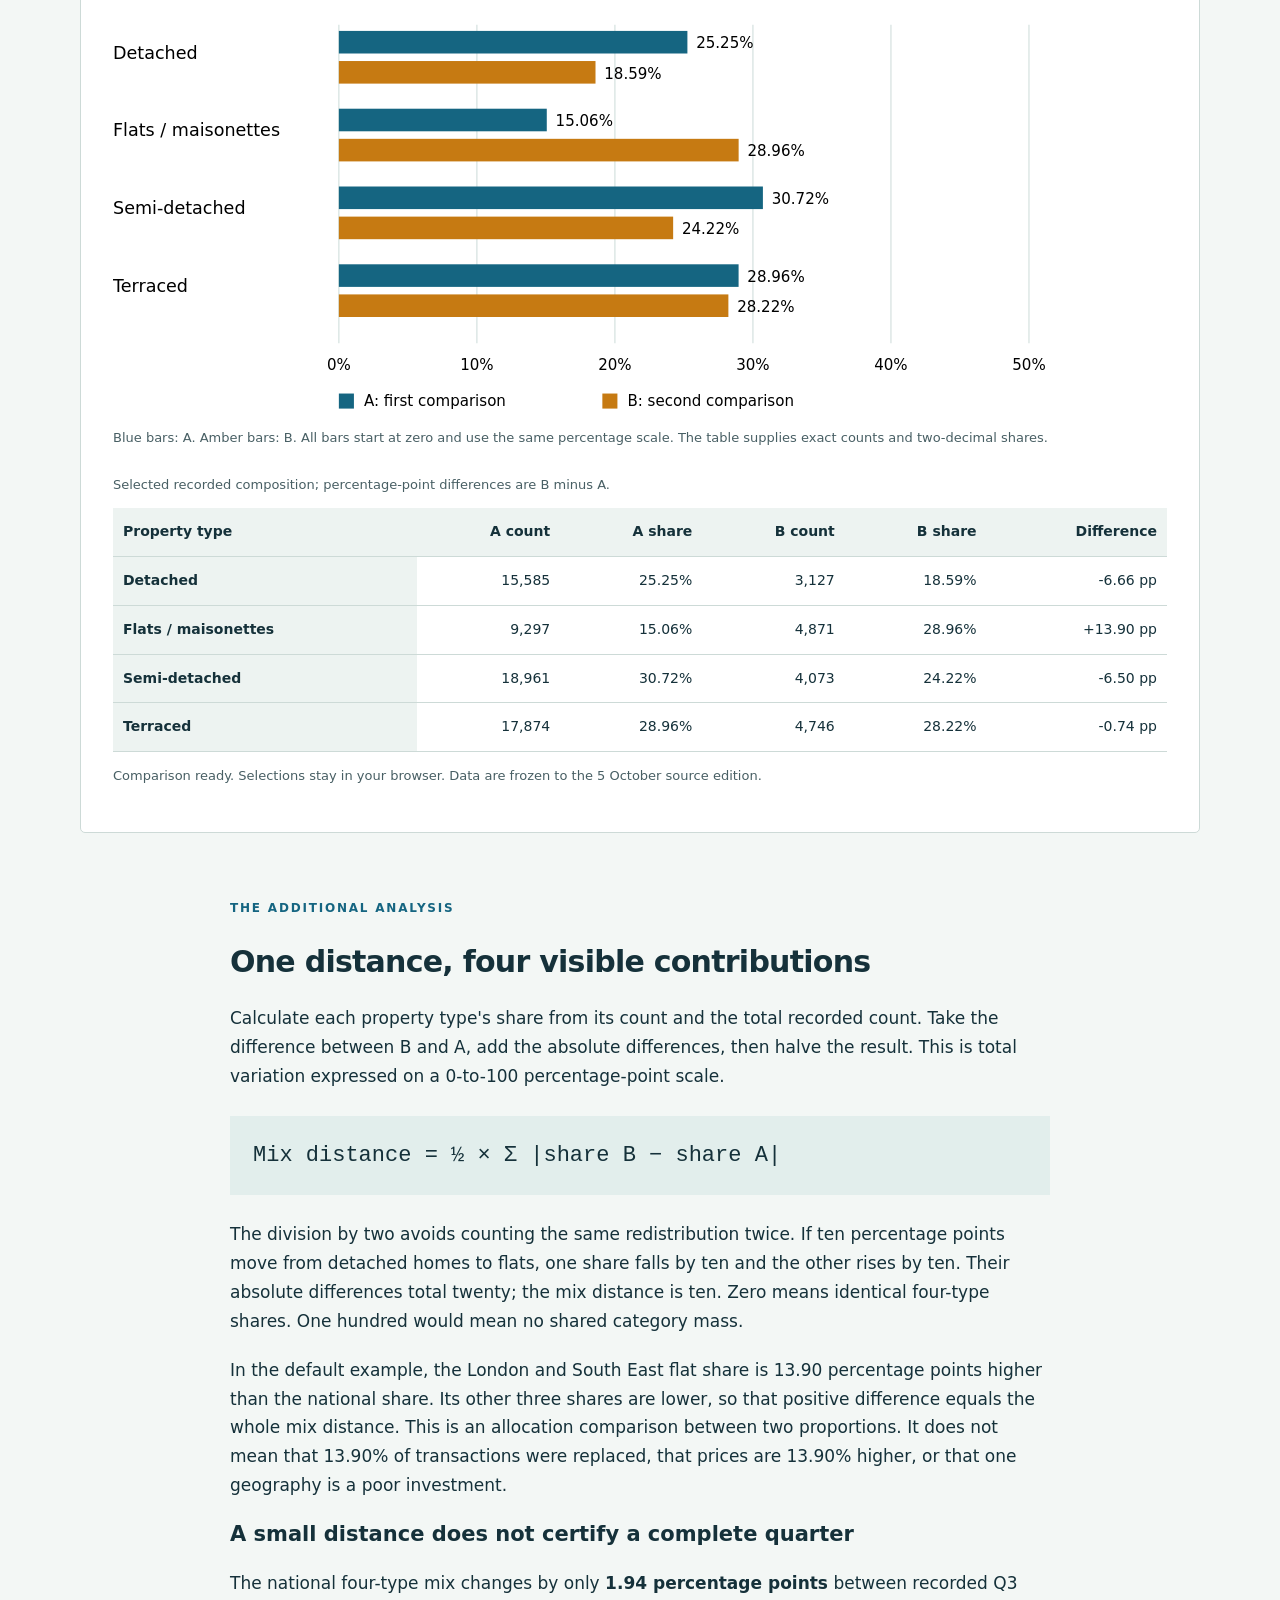
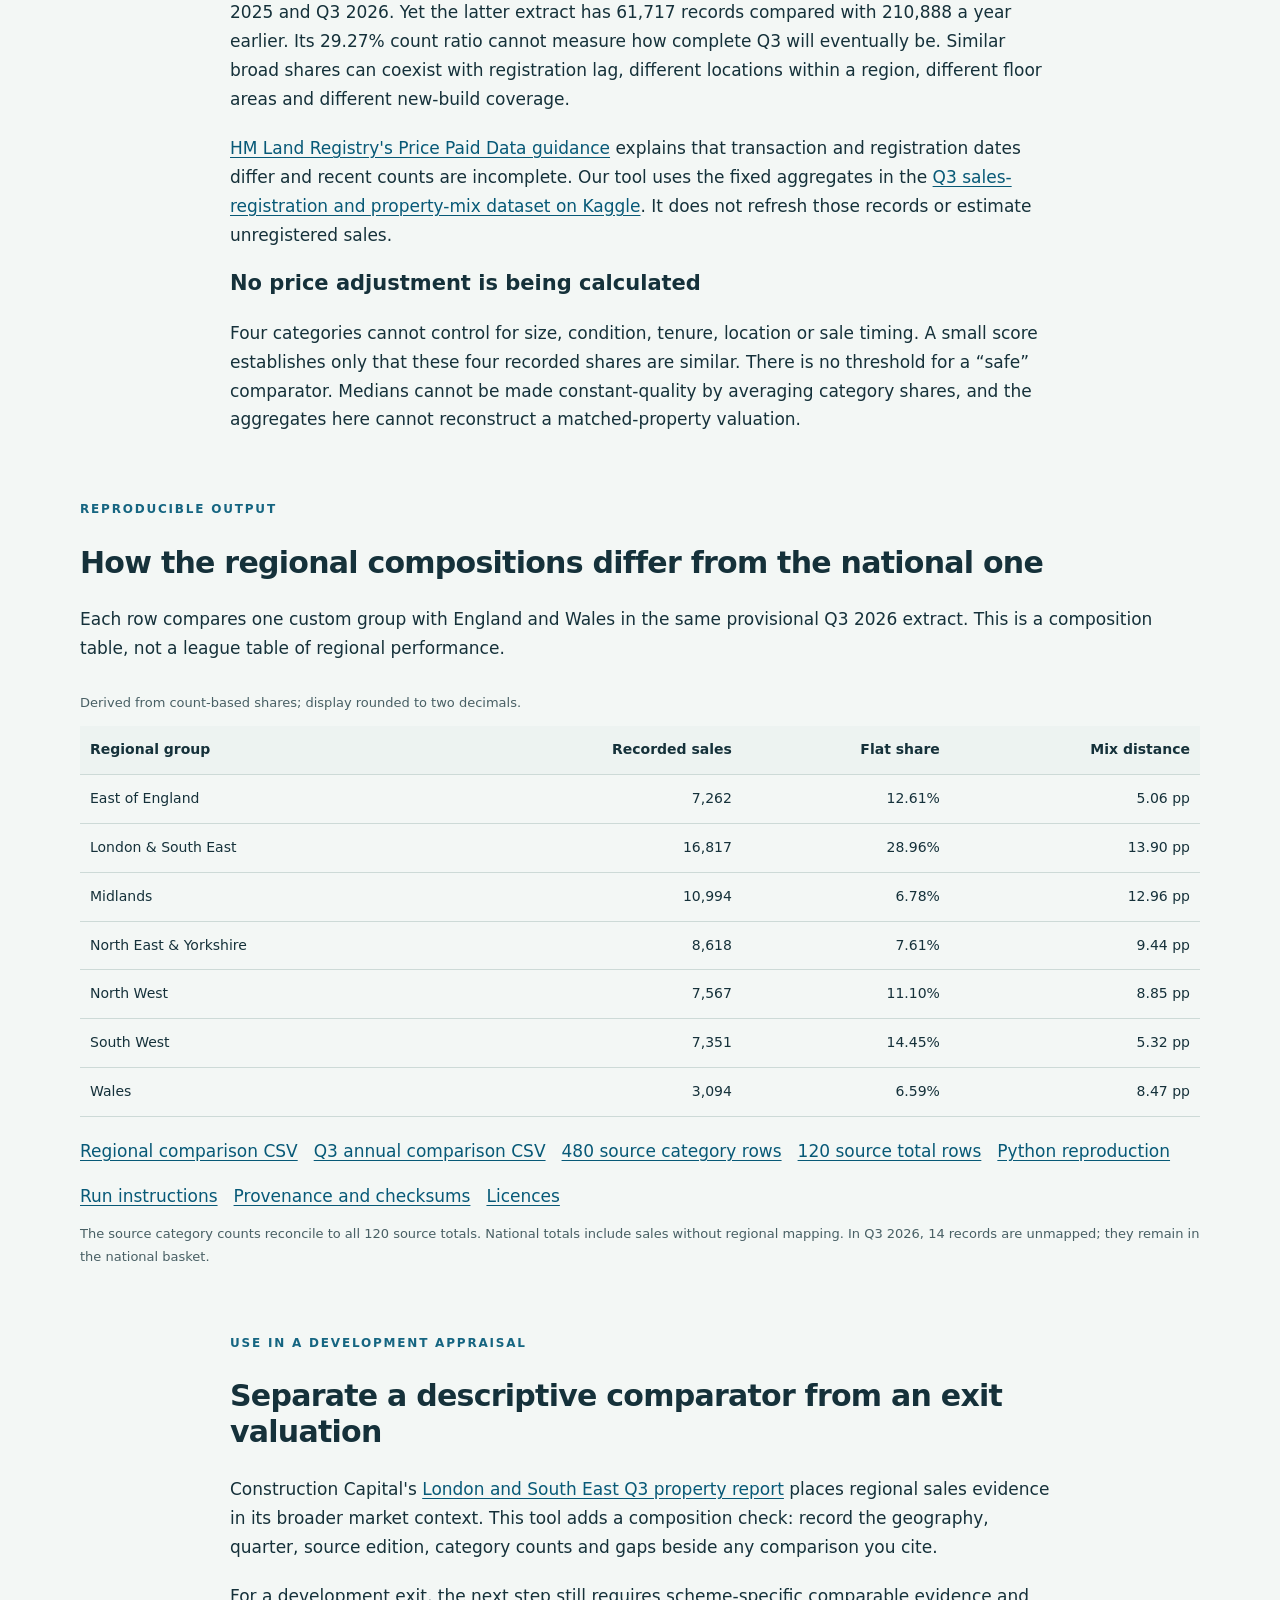
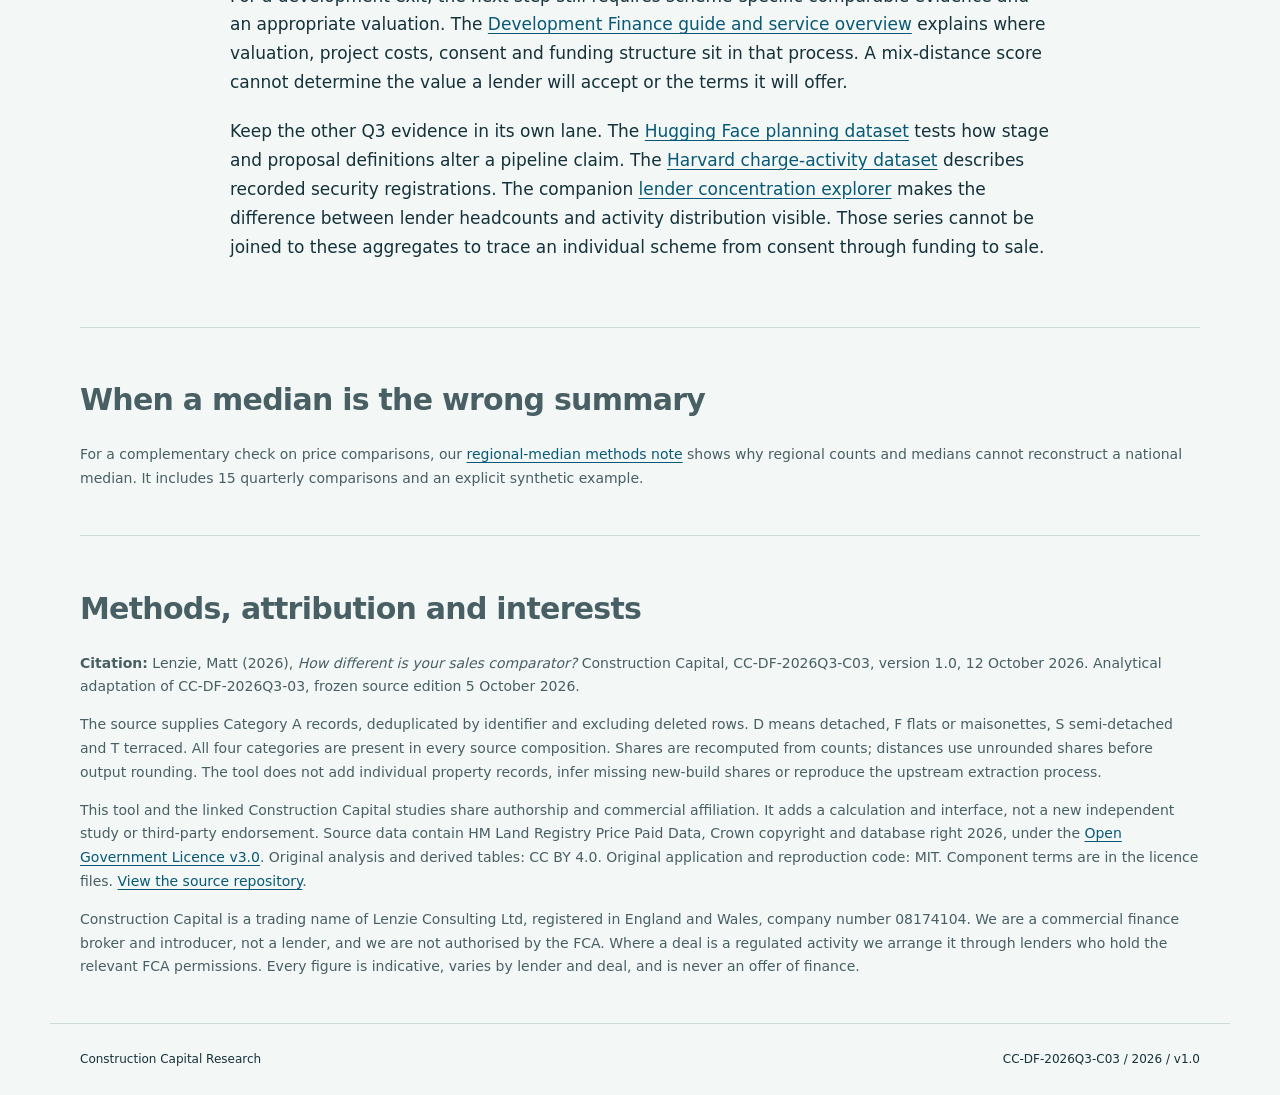
==== commit 91ba9b97: "Add reproducible Q3 regional median methods companion" ====
--- a/index.html
+++ b/index.html
@@ -5,4 +5,4 @@
 <section class="essay" id="method"><div class="kicker">THE ADDITIONAL ANALYSIS</div><h2>One distance, four visible contributions</h2><p>Calculate each property type's share from its count and the total recorded count. Take the difference between B and A, add the absolute differences, then halve the result. This is total variation expressed on a 0-to-100 percentage-point scale.</p><div class="formula">Mix distance = ½ × Σ |share B − share A|</div><p>The division by two avoids counting the same redistribution twice. If ten percentage points move from detached homes to flats, one share falls by ten and the other rises by ten. Their absolute differences total twenty; the mix distance is ten. Zero means identical four-type shares. One hundred would mean no shared category mass.</p><p>In the default example, the London and South East flat share is 13.90 percentage points higher than the national share. Its other three shares are lower, so that positive difference equals the whole mix distance. This is an allocation comparison between two proportions. It does not mean that 13.90% of transactions were replaced, that prices are 13.90% higher, or that one geography is a poor investment.</p><h3>A small distance does not certify a complete quarter</h3><p>The national four-type mix changes by only <strong>1.94 percentage points</strong> between recorded Q3 2025 and Q3 2026. Yet the latter extract has 61,717 records compared with 210,888 a year earlier. Its 29.27% count ratio cannot measure how complete Q3 will eventually be. Similar broad shares can coexist with registration lag, different locations within a region, different floor areas and different new-build coverage.</p><p><a href="https://www.gov.uk/guidance/about-the-price-paid-data">HM Land Registry's Price Paid Data guidance</a> explains that transaction and registration dates differ and recent counts are incomplete. Our tool uses the fixed aggregates in the <a href="https://www.kaggle.com/datasets/constructioncapital/q3-2026-housing-sales-registration-lag-and-mix">Q3 sales-registration and property-mix dataset on Kaggle</a>. It does not refresh those records or estimate unregistered sales.</p><h3>No price adjustment is being calculated</h3><p>Four categories cannot control for size, condition, tenure, location or sale timing. A small score establishes only that these four recorded shares are similar. There is no threshold for a “safe” comparator. Medians cannot be made constant-quality by averaging category shares, and the aggregates here cannot reconstruct a matched-property valuation.</p></section>
 <section class="wide" id="data"><div class="kicker">REPRODUCIBLE OUTPUT</div><h2>How the regional compositions differ from the national one</h2><p>Each row compares one custom group with England and Wales in the same provisional Q3 2026 extract. This is a composition table, not a league table of regional performance.</p><div class="table-wrap" tabindex="0" role="region" aria-label="Regional distances table"><table><caption>Derived from count-based shares; display rounded to two decimals.</caption><thead><tr><th scope="col">Regional group</th><th scope="col">Recorded sales</th><th scope="col">Flat share</th><th scope="col">Mix distance</th></tr></thead><tbody><tr><td>East of England</td><td>7,262</td><td>12.61%</td><td>5.06 pp</td></tr><tr><td>London &amp; South East</td><td>16,817</td><td>28.96%</td><td>13.90 pp</td></tr><tr><td>Midlands</td><td>10,994</td><td>6.78%</td><td>12.96 pp</td></tr><tr><td>North East &amp; Yorkshire</td><td>8,618</td><td>7.61%</td><td>9.44 pp</td></tr><tr><td>North West</td><td>7,567</td><td>11.10%</td><td>8.85 pp</td></tr><tr><td>South West</td><td>7,351</td><td>14.45%</td><td>5.32 pp</td></tr><tr><td>Wales</td><td>3,094</td><td>6.59%</td><td>8.47 pp</td></tr></tbody></table></div><div class="downloads"><a href="regional_mix_distances.csv" download>Regional comparison CSV</a><a href="annual_mix_distances.csv" download>Q3 annual comparison CSV</a><a href="property_mix.csv" download>480 source category rows</a><a href="recorded_sales.csv" download>120 source total rows</a><a href="reproduce.py" download>Python reproduction</a><a href="README.md">Run instructions</a><a href="source_manifest.json">Provenance and checksums</a><a href="LICENSE.txt">Licences</a></div><p class="caption">The source category counts reconcile to all 120 source totals. National totals include sales without regional mapping. In Q3 2026, 14 records are unmapped; they remain in the national basket.</p></section>
 <section class="essay" id="appraisal"><div class="kicker">USE IN A DEVELOPMENT APPRAISAL</div><h2>Separate a descriptive comparator from an exit valuation</h2><p>Construction Capital's <a href="https://constructioncapital.co.uk/market-reports/london-and-south-east-market-overview-q3-2026-review">London and South East Q3 property report</a> places regional sales evidence in its broader market context. This tool adds a composition check: record the geography, quarter, source edition, category counts and gaps beside any comparison you cite.</p><p>For a development exit, the next step still requires scheme-specific comparable evidence and an appropriate valuation. The <a href="https://constructioncapital.co.uk/services/development-finance/">Development Finance guide and service overview</a> explains where valuation, project costs, consent and funding structure sit in that process. A mix-distance score cannot determine the value a lender will accept or the terms it will offer.</p><p>Keep the other Q3 evidence in its own lane. The <a href="https://huggingface.co/datasets/constructioncapital/q3-2026-planning-pipeline-definition-sensitivity">Hugging Face planning dataset</a> tests how stage and proposal definitions alter a pipeline claim. The <a href="https://doi.org/10.7910/DVN/EK56EQ">Harvard charge-activity dataset</a> describes recorded security registrations. The companion <a href="https://cc-q3-lender-concentration.matt-lenzie.workers.dev/">lender concentration explorer</a> makes the difference between lender headcounts and activity distribution visible. Those series cannot be joined to these aggregates to trace an individual scheme from consent through funding to sale.</p></section>
-<section class="notes"><h2>Methods, attribution and interests</h2><p><strong>Citation:</strong> Lenzie, Matt (2026), <cite>How different is your sales comparator?</cite> Construction Capital, CC-DF-2026Q3-C03, version 1.0, 12 October 2026. Analytical adaptation of CC-DF-2026Q3-03, frozen source edition 5 October 2026.</p><p>The source supplies Category A records, deduplicated by identifier and excluding deleted rows. D means detached, F flats or maisonettes, S semi-detached and T terraced. All four categories are present in every source composition. Shares are recomputed from counts; distances use unrounded shares before output rounding. The tool does not add individual property records, infer missing new-build shares or reproduce the upstream extraction process.</p><p>This tool and the linked Construction Capital studies share authorship and commercial affiliation. It adds a calculation and interface, not a new independent study or third-party endorsement. Source data contain HM Land Registry Price Paid Data, Crown copyright and database right 2026, under the <a href="https://www.nationalarchives.gov.uk/doc/open-government-licence/version/3/">Open Government Licence v3.0</a>. Original analysis and derived tables: CC BY 4.0. Original application and reproduction code: MIT. Component terms are in the licence files. <a href="https://github.com/mattylll/cc-q3-2026-sales-mix">View the source repository</a>.</p><p>Construction Capital is a trading name of Lenzie Consulting Ltd, registered in England and Wales, company number 08174104. We are a commercial finance broker and introducer, not a lender, and we are not authorised by the FCA. Where a deal is a regulated activity we arrange it through lenders who hold the relevant FCA permissions. Every figure is indicative, varies by lender and deal, and is never an offer of finance.</p></section></main><footer>Construction Capital Research<span>CC-DF-2026Q3-C03 / 2026 / v1.0</span></footer></body></html>
+<section class="notes"><h2>When a median is the wrong summary</h2><p>For a complementary check on price comparisons, our <a href="median-methods/">regional-median methods note</a> shows why regional counts and medians cannot reconstruct a national median. It includes 15 quarterly comparisons and an explicit synthetic example.</p></section><section class="notes"><h2>Methods, attribution and interests</h2><p><strong>Citation:</strong> Lenzie, Matt (2026), <cite>How different is your sales comparator?</cite> Construction Capital, CC-DF-2026Q3-C03, version 1.0, 12 October 2026. Analytical adaptation of CC-DF-2026Q3-03, frozen source edition 5 October 2026.</p><p>The source supplies Category A records, deduplicated by identifier and excluding deleted rows. D means detached, F flats or maisonettes, S semi-detached and T terraced. All four categories are present in every source composition. Shares are recomputed from counts; distances use unrounded shares before output rounding. The tool does not add individual property records, infer missing new-build shares or reproduce the upstream extraction process.</p><p>This tool and the linked Construction Capital studies share authorship and commercial affiliation. It adds a calculation and interface, not a new independent study or third-party endorsement. Source data contain HM Land Registry Price Paid Data, Crown copyright and database right 2026, under the <a href="https://www.nationalarchives.gov.uk/doc/open-government-licence/version/3/">Open Government Licence v3.0</a>. Original analysis and derived tables: CC BY 4.0. Original application and reproduction code: MIT. Component terms are in the licence files. <a href="https://github.com/mattylll/cc-q3-2026-sales-mix">View the source repository</a>.</p><p>Construction Capital is a trading name of Lenzie Consulting Ltd, registered in England and Wales, company number 08174104. We are a commercial finance broker and introducer, not a lender, and we are not authorised by the FCA. Where a deal is a regulated activity we arrange it through lenders who hold the relevant FCA permissions. Every figure is indicative, varies by lender and deal, and is never an offer of finance.</p></section></main><footer>Construction Capital Research<span>CC-DF-2026Q3-C03 / 2026 / v1.0</span></footer></body></html>
